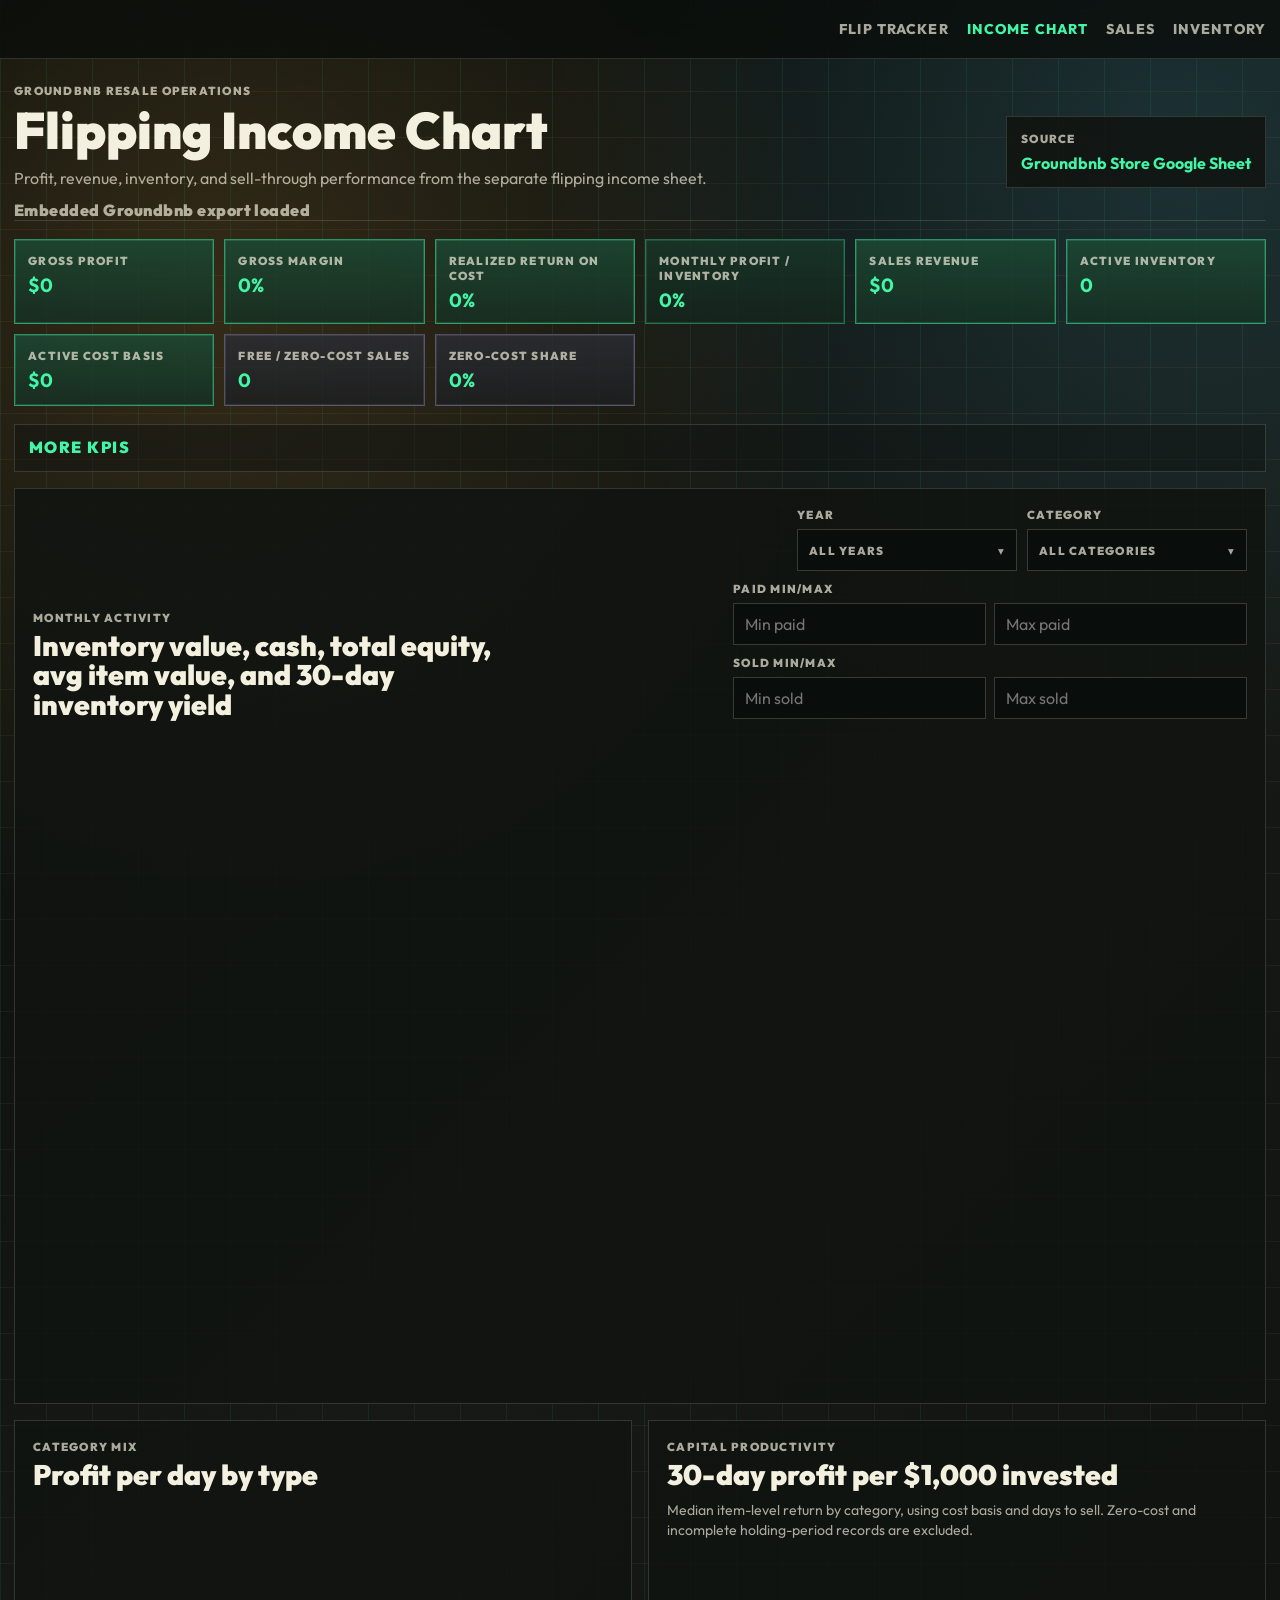
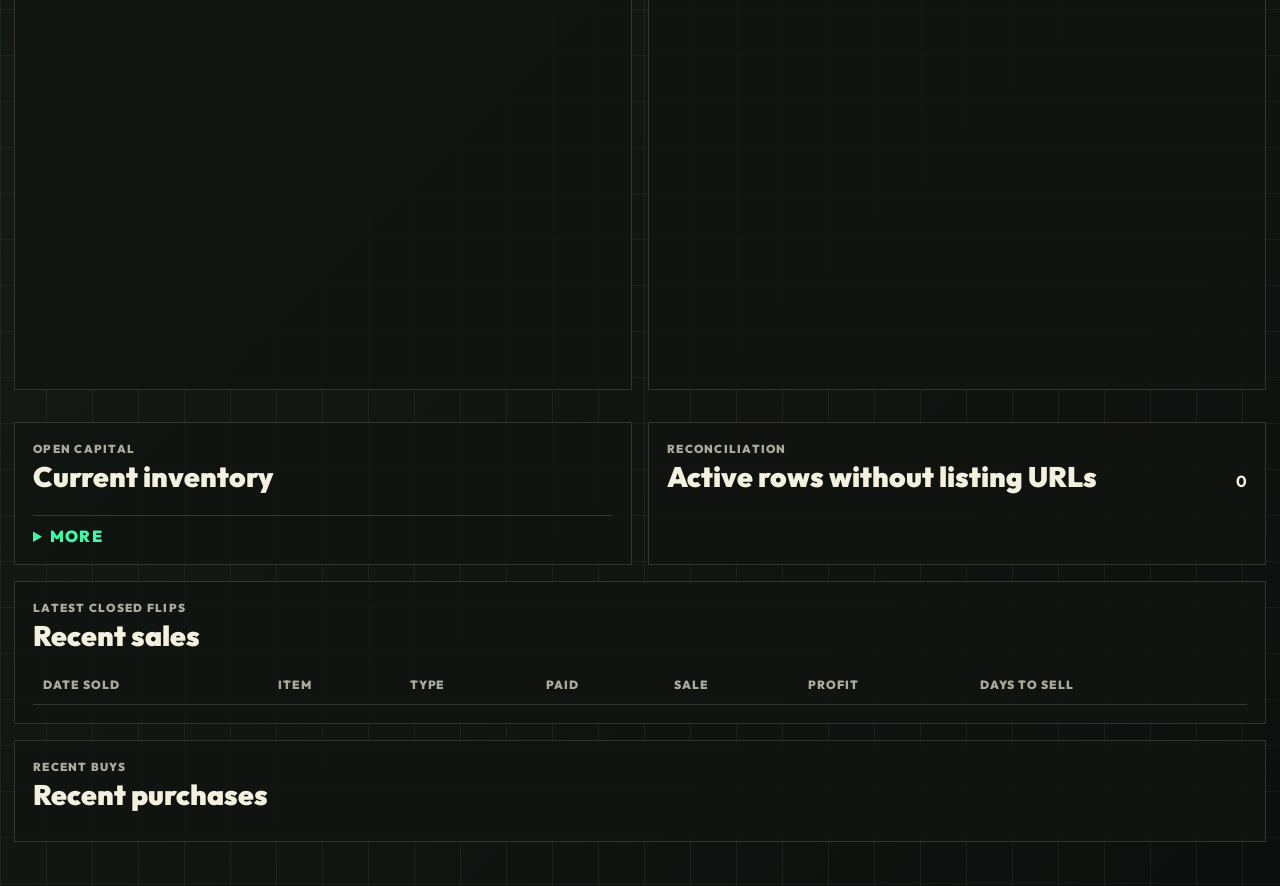
==== Flipping Income Chart/index.html @ f69a25b8 "Deploy completed import repair as one production build" ====
<!DOCTYPE html>
<html lang="en">
<head>
    <meta charset="UTF-8">
    <meta name="viewport" content="width=device-width, initial-scale=1.0">
    <title>Flipping Income Chart</title>
    <link rel="preconnect" href="https://fonts.googleapis.com">
    <link rel="preconnect" href="https://fonts.gstatic.com" crossorigin>
    <link href="https://fonts.googleapis.com/css2?family=Outfit:wght@400;600;700;800&display=swap" rel="stylesheet">
    <link rel="stylesheet" href="styles.css?v=20260723-2">
    <script src="https://cdn.plot.ly/plotly-2.35.2.min.js"></script>
</head>
<body>
    <header class="top-header">
        <nav class="header-nav" aria-label="Main menu">
            <a class="header-link" href="/flip-tracker.html">Flip Tracker</a>
            <a class="header-link active" href="/Flipping%20Income%20Chart/">Income Chart</a>
            <a class="header-link" href="/sales-by-month.html">Sales</a>
            <a class="header-link" href="/inventory.html">Inventory</a>
        </nav>
    </header>

    <main class="page-shell">
        <section class="hero">
            <div>
                <span class="eyebrow">Groundbnb resale operations</span>
                <h1>Flipping Income Chart</h1>
                <p>Profit, revenue, inventory, and sell-through performance from the separate flipping income sheet.</p>
                <p class="source-status" id="source-status">Embedded Groundbnb export loaded</p>
            </div>
            <div class="source-note">
                <span>Source</span>
                <strong>Groundbnb Store Google Sheet</strong>
            </div>
        </section>

        <section class="kpi-grid" aria-label="Income summary">
            <article class="kpi kpi-primary" title="Gross profit on closed flips. Revenue minus cost basis and sale-side costs."><span>Gross Profit</span><strong id="total-profit">$0</strong></article>
            <article class="kpi kpi-primary" title="Gross margin as a share of revenue. Gross profit divided by sales revenue."><span>Gross Margin</span><strong id="gross-margin">0%</strong></article>
            <article class="kpi kpi-primary" title="Gross profit divided by paid cost basis for sold items. This is realized return on cost, not annualized."><span>Realized Return on Cost</span><strong id="realized-roi">0%</strong></article>
            <article class="kpi kpi-go" title="30-day realized gross profit divided by average inventory cost basis over the same 30 days. Unit: percent per month."><span>Monthly Profit / Inventory</span><strong id="monthly-profit-inventory">0%</strong></article>
            <article class="kpi kpi-primary" title="Total sales collected from sold items in the selected scope."><span>Sales Revenue</span><strong id="sales-revenue">$0</strong></article>
            <article class="kpi kpi-primary" title="Count of active inventory items still on hand in the sheet."><span>Active Inventory</span><strong id="inventory-count">0</strong></article>
            <article class="kpi kpi-primary" title="Cash currently tied up in active inventory cost basis."><span>Active Cost Basis</span><strong id="inventory-cost">$0</strong></article>
            <article class="kpi kpi-info" title="Sold items with zero recorded purchase cost. Included in profit but excluded from return-on-capital math."><span>Free / Zero-Cost Sales</span><strong id="free-items">0</strong></article>
            <article class="kpi kpi-info" title="Share of sold units that had zero recorded purchase cost."><span>Zero-Cost Share</span><strong id="free-items-share">0%</strong></article>
        </section>

        <section class="kpi-expander" aria-label="Additional income KPIs">
            <details>
                <summary>More KPIs</summary>
                <div class="secondary-kpis">
                    <article class="kpi kpi-go" title="Number of sold assets included in the selected scope."><span>Sold Units</span><strong id="sold-count">0</strong></article>
                    <article class="kpi kpi-cyan" title="Average gross profit per sold item."><span>Average Profit</span><strong id="avg-profit">$0</strong></article>
                    <article class="kpi kpi-cyan" title="Middle gross profit among sold items, reducing the impact of unusually large or small flips."><span>Median Profit</span><strong id="median-profit">$0</strong></article>
                    <article class="kpi kpi-amber" title="Average number of days from purchase to sale."><span>Avg Days to Sell</span><strong id="avg-days">0</strong></article>
                    <article class="kpi kpi-info" title="Middle value for days to sell, which reduces the impact of outliers."><span>Median Days to Sell</span><strong id="median-days">0</strong></article>
                    <article class="kpi kpi-slate" title="Current asking value for tracked Groundbnb resale inventory. Excludes the Cadillac ELR and non-Groundbnb rows."><span>Active Asking Value</span><strong id="active-asking">$0</strong></article>
                    <article class="kpi kpi-go" title="Current asking value minus the paid cost for the same tracked Groundbnb inventory rows. Excludes the Cadillac ELR and non-Groundbnb rows."><span>Unrealized Profit</span><strong id="unrealized-profit">$0</strong></article>
                    <article class="kpi kpi-danger" title="Active inventory older than 45 days and worth reviewing for pricing or liquidation."><span>Aging Risk Units</span><strong id="aging-risk">0</strong></article>
                    <article class="kpi kpi-cyan" title="Sold units divided by sold units plus active inventory."><span>Sell-Through</span><strong id="sell-through">0%</strong></article>
                    <article class="kpi kpi-amber" title="Average markup on sold items."><span>Avg Markup</span><strong id="avg-markup">0%</strong></article>
                    <article class="kpi kpi-primary" title="Simple linear annualization of completed paid flips at their observed holding-period pace. It assumes that pace repeats, does not compound, and is not comparable to portfolio APY."><span>Annualized Flip Pace (Not APY)</span><strong id="annualized-return">0%</strong></article>
                    <article class="kpi kpi-info" title="Gross profit divided by the number of days the item was held."><span>Profit per Day Held</span><strong id="profit-per-day">$0.00</strong></article>
                    <article class="kpi kpi-slate" title="Average time active inventory has been on hand. Displays months when the average exceeds 60 days."><span>Inventory Age</span><strong id="days-in-inventory">0 days</strong></article>
                    <article class="kpi kpi-danger" title="Active inventory held for at least 365 days."><span>Inventory 1 Year+</span><strong id="inventory-one-year">0</strong></article>
                    <article class="kpi kpi-go" title="Cost basis rotations per period. Roughly how many times inventory turns over in a year."><span>Inventory Turnover</span><strong id="inventory-turnover">0x</strong></article>
                    <article class="kpi kpi-info" title="Marketplace ad count reported in the KPI export sheet."><span>Marketplace Ads</span><strong id="marketplace-ads">0</strong></article>
                    <article class="kpi kpi-danger" title="The difference between marketplace ads and tracked sheet inventory. If this is positive, ads exceed tracked rows."><span>Ad / Sheet Gap</span><strong id="ad-gap">0</strong></article>

                    <article class="kpi kpi-primary" title="Average paid price as a share of seller asking across all sold and active items with a recorded asking price."><span>Average Paid % of Seller Asking</span><strong id="avg-paid-percent-seller-asking">0%</strong></article>
                </div>
            </details>
        </section>

        <section class="panel chart-panel">
            <div class="panel-heading">
                <div>
                    <span class="eyebrow">Monthly activity</span>
                    <h2>Inventory value, cash, total equity, avg item value, and 30-day inventory yield</h2>
                </div>
                <div class="filters">
                    <div class="multi-filter" id="year-filter-wrap">
                        <span>Year</span>
                        <button id="year-filter-button" class="multi-filter-button" type="button" aria-haspopup="true" aria-expanded="false">
                            <span id="year-filter-label">All years</span>
                            <span class="multi-filter-caret">▾</span>
                        </button>
                        <div id="year-filter-panel" class="multi-filter-panel" hidden></div>
                    </div>
                    <div class="multi-filter" id="category-filter-wrap">
                        <span>Category</span>
                        <button id="category-filter-button" class="multi-filter-button" type="button" aria-haspopup="true" aria-expanded="false">
                            <span id="category-filter-label">All categories</span>
                            <span class="multi-filter-caret">▾</span>
                        </button>
                        <div id="category-filter-panel" class="multi-filter-panel" hidden></div>
                    </div>
                    <label class="range-filter">
                        <span>Paid min/max</span>
                        <div class="range-inputs">
                            <input id="paid-min-filter" type="number" inputmode="decimal" placeholder="Min paid" aria-label="Minimum price paid">
                            <input id="paid-max-filter" type="number" inputmode="decimal" placeholder="Max paid" aria-label="Maximum price paid">
                        </div>
                    </label>
                    <label class="range-filter">
                        <span>Sold min/max</span>
                        <div class="range-inputs">
                            <input id="sold-min-filter" type="number" inputmode="decimal" placeholder="Min sold" aria-label="Minimum sale price">
                            <input id="sold-max-filter" type="number" inputmode="decimal" placeholder="Max sold" aria-label="Maximum sale price">
                        </div>
                    </label>
                </div>
            </div>
            <div id="trace-controls" class="trace-controls" aria-label="Chart trace selectors"></div>
            <div id="income-chart" class="plotly-chart" aria-label="Inventory value and cash chart"></div>
        </section>

        <section class="split-grid">
            <article class="panel">
                <div class="panel-heading">
                    <div>
                        <span class="eyebrow">Category mix</span>
                        <h2>Profit per day by type</h2>
                    </div>
                </div>
                <div id="type-bars" class="plotly-chart" style="min-height: 340px;"></div>
            </article>

            <article class="panel">
                <div class="panel-heading">
                    <div>
                        <span class="eyebrow">Capital productivity</span>
                        <h2>30-day profit per $1,000 invested</h2>
                    </div>
                </div>
                <p class="panel-note">Median item-level return by category, using cost basis and days to sell. Zero-cost and incomplete holding-period records are excluded.</p>
                <div id="capital-efficiency" class="plotly-chart compact-chart" aria-label="Capital efficiency by category" style="min-height: 420px;"></div>
            </article>

            <article class="panel">
                <div class="panel-heading">
                    <div>
                        <span class="eyebrow">Open capital</span>
                        <h2>Current inventory</h2>
                    </div>
                </div>
                <div id="inventory-preview" class="inventory-list"></div>
                <details class="list-expander" id="inventory-expander">
                    <summary><span id="inventory-more-label">More</span></summary>
                    <div id="inventory-list" class="inventory-list"></div>
                </details>
            </article>

            <article class="panel">
                <div class="panel-heading">
                    <div>
                        <span class="eyebrow">Reconciliation</span>
                        <h2>Active rows without listing URLs</h2>
                    </div>
                    <strong id="reconciliation-count">0</strong>
                </div>
                <div id="reconciliation-list" class="inventory-list"></div>
            </article>
        </section>

        <section class="panel">
            <div class="panel-heading">
                <div>
                    <span class="eyebrow">Latest closed flips</span>
                    <h2>Recent sales</h2>
                </div>
            </div>
            <div class="table-wrap">
                <table>
                    <thead>
                        <tr>
                            <th>Date Sold</th>
                            <th>Item</th>
                            <th>Type</th>
                            <th>Paid</th>
                            <th>Sale</th>
                            <th>Profit</th>
                            <th title="Pulled from the Sales Ledger tab in the Groundbnb Store Google Sheet">Days to Sell</th>
                        </tr>
                    </thead>
                    <tbody id="recent-sales"></tbody>
                </table>
            </div>
        </section>

        <section class="panel">
            <div class="panel-heading">
                <div>
                    <span class="eyebrow">Recent buys</span>
                    <h2>Recent purchases</h2>
                </div>
            </div>
            <div id="recent-purchases" class="inventory-list"></div>
        </section>
    </main>

    <script src="data.js?v=20261014-1"></script>
    <script src="script.js?v=20261014-2"></script>
</body>
</html>
---- Flipping Income Chart/styles.css ----
:root {
    --ink: #f4f0df;
    --muted: rgba(244, 240, 223, 0.68);
    --panel: rgba(16, 20, 17, 0.88);
    --panel-2: rgba(26, 31, 28, 0.92);
    --line: rgba(244, 240, 223, 0.15);
    --hud: #42f5a7;
    --amber: #ffb84a;
    --danger: #ff4d5a;
    --cyan: #55d6ff;
    --runway: #0b0e0d;
}

* {
    box-sizing: border-box;
}

body {
    margin: 0;
    min-height: 100vh;
    color: var(--ink);
    font-family: "Outfit", system-ui, sans-serif;
    background:
        linear-gradient(90deg, rgba(66, 245, 167, 0.08) 1px, transparent 1px) 0 0 / 46px 46px,
        linear-gradient(0deg, rgba(255, 184, 74, 0.06) 1px, transparent 1px) 0 0 / 46px 46px,
        radial-gradient(circle at 16% 12%, rgba(255, 184, 74, 0.16), transparent 26%),
        radial-gradient(circle at 92% 6%, rgba(85, 214, 255, 0.14), transparent 24%),
        linear-gradient(135deg, #090d0b 0%, #161915 48%, #0d0f0e 100%);
}

button,
input,
select {
    font: inherit;
}

.top-header {
    position: sticky;
    top: 0;
    z-index: 20;
    border-bottom: 1px solid var(--line);
    background: rgba(9, 13, 11, 0.78);
    backdrop-filter: blur(14px);
}

.header-nav {
    width: min(1480px, calc(100% - 28px));
    min-height: 58px;
    margin: 0 auto;
    display: flex;
    align-items: center;
    justify-content: flex-end;
    gap: 18px;
    flex-wrap: wrap;
}

.header-link {
    color: var(--muted);
    text-decoration: none;
    font-weight: 800;
    font-size: 0.88rem;
    text-transform: uppercase;
    letter-spacing: 0.08em;
}

.header-link:hover,
.header-link:focus-visible,
.header-link.active {
    color: var(--hud);
    outline: none;
}

.page-shell {
    width: min(1480px, calc(100% - 28px));
    margin: 0 auto;
    padding: 24px 0 44px;
}

.hero {
    min-height: 116px;
    display: grid;
    grid-template-columns: minmax(260px, 1fr) auto;
    gap: 18px;
    align-items: center;
    border-bottom: 1px solid var(--line);
}

.eyebrow,
.source-note span,
.source-status,
.kpi span,
.filters span {
    display: block;
    color: var(--muted);
    font-size: 0.72rem;
    font-weight: 900;
    letter-spacing: 0.11em;
    text-transform: uppercase;
}

h1,
h2,
p {
    margin: 0;
}

h1 {
    margin-top: 7px;
    color: var(--ink);
    font-size: clamp(1.9rem, 4vw, 3.5rem);
    font-weight: 900;
    line-height: 1;
}

h2 {
    margin-top: 6px;
    color: var(--ink);
    font-size: clamp(1.25rem, 2.2vw, 2rem);
    font-weight: 900;
    line-height: 1.05;
}

.hero p {
    max-width: 760px;
    margin-top: 12px;
    color: var(--muted);
    font-size: 1rem;
}

.source-note,
.kpi,
.panel {
    border: 1px solid var(--line);
    background: var(--panel);
}

.source-note {
    min-width: 220px;
    padding: 14px;
}

.source-note strong {
    display: block;
    margin-top: 7px;
    color: var(--hud);
}
.source-status {
    margin-top: 10px;
    color: var(--cyan);
    letter-spacing: 0.03em;
    text-transform: none;
}

.kpi-grid {
    margin: 18px 0;
    display: grid;
    grid-template-columns: repeat(6, minmax(120px, 1fr));
    gap: 10px;
}

.kpi {
    min-height: 72px;
    padding: 13px;
    background: rgba(16, 20, 17, 0.64);
    cursor: help;
}

.kpi strong {
    display: block;
    margin-top: 8px;
    color: var(--hud);
    font-size: clamp(1.05rem, 1.5vw, 1.45rem);
    line-height: 1;
}

.kpi-primary {
    border-color: rgba(66, 245, 167, 0.5);
    background:
        linear-gradient(180deg, rgba(66, 245, 167, 0.20), rgba(66, 245, 167, 0.10)),
        rgba(16, 20, 17, 0.82);
    box-shadow: inset 0 0 0 1px rgba(66, 245, 167, 0.18);
}

.kpi-go {
    border-color: rgba(66, 245, 167, 0.34);
    background:
        linear-gradient(180deg, rgba(66, 245, 167, 0.13), rgba(66, 245, 167, 0.06)),
        rgba(16, 20, 17, 0.78);
    box-shadow: inset 0 0 0 1px rgba(66, 245, 167, 0.14);
}

.kpi-cyan {
    border-color: rgba(85, 214, 255, 0.34);
    background:
        linear-gradient(180deg, rgba(85, 214, 255, 0.12), rgba(85, 214, 255, 0.05)),
        rgba(16, 20, 17, 0.78);
    box-shadow: inset 0 0 0 1px rgba(85, 214, 255, 0.14);
}

.kpi-amber {
    border-color: rgba(255, 184, 74, 0.34);
    background:
        linear-gradient(180deg, rgba(255, 184, 74, 0.12), rgba(255, 184, 74, 0.05)),
        rgba(16, 20, 17, 0.78);
    box-shadow: inset 0 0 0 1px rgba(255, 184, 74, 0.14);
}

.kpi-danger {
    border-color: rgba(255, 77, 90, 0.34);
    background:
        linear-gradient(180deg, rgba(255, 77, 90, 0.13), rgba(255, 77, 90, 0.05)),
        rgba(16, 20, 17, 0.78);
    box-shadow: inset 0 0 0 1px rgba(255, 77, 90, 0.14);
}

.kpi-info {
    border-color: rgba(199, 188, 255, 0.3);
    background:
        linear-gradient(180deg, rgba(199, 188, 255, 0.12), rgba(199, 188, 255, 0.05)),
        rgba(16, 20, 17, 0.78);
    box-shadow: inset 0 0 0 1px rgba(199, 188, 255, 0.12);
}

.kpi-slate {
    border-color: rgba(129, 139, 146, 0.4);
    background:
        linear-gradient(180deg, rgba(129, 139, 146, 0.12), rgba(129, 139, 146, 0.05)),
        rgba(16, 20, 17, 0.78);
    box-shadow: inset 0 0 0 1px rgba(129, 139, 146, 0.12);
}

.kpi-expander {
    margin: 18px 0 12px;
}

.kpi-expander details {
    border: 1px solid var(--line);
    background: rgba(16, 20, 17, 0.48);
    padding: 12px 14px 14px;
}

.kpi-expander summary {
    cursor: pointer;
    list-style: none;
    color: var(--hud);
    font-weight: 900;
    text-transform: uppercase;
    letter-spacing: 0.09em;
}

.kpi-expander summary::-webkit-details-marker {
    display: none;
}

.secondary-kpis {
    margin-top: 12px;
    display: grid;
    grid-template-columns: repeat(4, minmax(0, 1fr));
    gap: 10px;
}

.panel {
    margin-top: 16px;
    padding: 18px;
    background: var(--panel);
}

.panel-heading {
    display: flex;
    justify-content: space-between;
    gap: 18px;
    align-items: end;
    margin-bottom: 14px;
}

.filters {
    display: flex;
    flex-wrap: wrap;
    justify-content: flex-end;
    gap: 10px;
}

.range-filter {
    min-width: 220px;
    margin-top: 0;
}

.range-filter > span {
    display: block;
    color: var(--muted);
    font-size: 0.72rem;
    font-weight: 900;
    letter-spacing: 0.11em;
    text-transform: uppercase;
}

.range-inputs {
    display: grid;
    grid-template-columns: 1fr 1fr;
    gap: 8px;
    margin-top: 7px;
}

.range-inputs input {
    width: 100%;
    height: 42px;
    border: 1px solid rgba(244, 240, 223, 0.2);
    border-radius: 0;
    background: rgba(9, 13, 11, 0.92);
    color: var(--ink);
    padding: 0 11px;
}

.range-inputs input:focus {
    border-color: var(--hud);
    outline: none;
    box-shadow: 0 0 0 2px rgba(66, 245, 167, 0.12);
}

select {
    min-width: 170px;
    height: 42px;
    margin-top: 7px;
    border: 1px solid rgba(244, 240, 223, 0.2);
    border-radius: 0;
    color: var(--ink);
    background: rgba(9, 13, 11, 0.92);
    padding: 0 11px;
}

select:focus {
    border-color: var(--hud);
    outline: none;
    box-shadow: 0 0 0 2px rgba(66, 245, 167, 0.12);
}

.multi-filter {
    position: relative;
    min-width: 220px;
}

.multi-filter-button {
    width: 100%;
    height: 42px;
    margin-top: 7px;
    display: inline-flex;
    align-items: center;
    justify-content: space-between;
    gap: 12px;
    border: 1px solid rgba(244, 240, 223, 0.2);
    border-radius: 0;
    color: var(--ink);
    background: rgba(9, 13, 11, 0.92);
    padding: 0 11px;
    cursor: pointer;
}

.multi-filter-button:focus {
    border-color: var(--hud);
    outline: none;
    box-shadow: 0 0 0 2px rgba(66, 245, 167, 0.12);
}

.multi-filter-caret {
    color: var(--muted);
}

.multi-filter-panel {
    position: absolute;
    top: calc(100% + 6px);
    right: 0;
    z-index: 30;
    width: min(320px, 90vw);
    max-height: 360px;
    overflow: auto;
    border: 1px solid rgba(244, 240, 223, 0.18);
    background: rgba(9, 13, 11, 0.98);
    box-shadow: 0 18px 40px rgba(0, 0, 0, 0.35);
    padding: 10px;
}

.multi-filter-actions {
    display: flex;
    gap: 8px;
    margin-bottom: 10px;
}

.multi-filter-actions button {
    flex: 1;
    height: 34px;
    border: 1px solid rgba(244, 240, 223, 0.18);
    background: rgba(16, 20, 17, 0.75);
    color: var(--ink);
    font-weight: 800;
    text-transform: uppercase;
    letter-spacing: 0.05em;
    cursor: pointer;
}

.multi-filter-options {
    display: grid;
    gap: 6px;
}

.multi-filter-option {
    display: flex;
    align-items: center;
    gap: 8px;
    padding: 6px 8px;
    border: 1px solid rgba(244, 240, 223, 0.12);
    background: rgba(16, 20, 17, 0.36);
    color: var(--ink);
    cursor: pointer;
}

.multi-filter-option input {
    margin: 0;
}

.trace-controls {
    display: flex;
    flex-wrap: wrap;
    gap: 8px;
    margin: 8px 0 12px;
}

.trace-toggle {
    position: relative;
    min-height: 36px;
    display: inline-flex;
    align-items: center;
    gap: 8px;
    padding: 8px 10px;
    border: 1px solid rgba(244, 240, 223, 0.18);
    color: var(--muted);
    background: rgba(9, 13, 11, 0.58);
    font-size: 0.82rem;
    font-weight: 900;
    text-transform: uppercase;
    letter-spacing: 0.06em;
    cursor: pointer;
}

.trace-toggle::after {
    content: attr(data-tooltip);
    position: absolute;
    left: 50%;
    bottom: calc(100% + 10px);
    z-index: 40;
    width: min(280px, 82vw);
    padding: 10px 12px;
    border: 1px solid rgba(66, 245, 167, 0.45);
    background: rgba(9, 13, 11, 0.98);
    color: var(--ink);
    box-shadow: 0 14px 36px rgba(0, 0, 0, 0.42);
    font-size: 0.78rem;
    font-weight: 700;
    line-height: 1.35;
    letter-spacing: 0.02em;
    text-transform: none;
    white-space: normal;
    transform: translate(-50%, 4px);
    opacity: 0;
    pointer-events: none;
    transition: opacity 0.16s ease, transform 0.16s ease;
}

.trace-toggle:hover::after,
.trace-toggle:focus-within::after {
    opacity: 1;
    transform: translate(-50%, 0);
}

.trace-tooltip {
    width: 16px;
    height: 16px;
    display: inline-flex;
    align-items: center;
    justify-content: center;
    border: 1px solid rgba(244, 240, 223, 0.28);
    border-radius: 999px;
    color: var(--cyan);
    font-size: 0.68rem;
    line-height: 1;
}

.trace-toggle input {
    accent-color: var(--hud);
}

.trace-toggle:has(input:checked) {
    border-color: rgba(66, 245, 167, 0.62);
    color: var(--hud);
    background: rgba(66, 245, 167, 0.08);
}

.plotly-chart {
    width: 100%;
    min-height: 640px;
}

.compact-chart {
    min-height: 420px;
}

.panel-note {
    margin: -4px 0 10px;
    color: var(--muted);
    font-size: 0.88rem;
    line-height: 1.45;
}

.split-grid {
    display: grid;
    grid-template-columns: minmax(0, 1fr) minmax(0, 1fr);
    gap: 16px;
}

.bar-list,
.inventory-list {
    display: grid;
    gap: 12px;
}

.bar-row {
    display: grid;
    gap: 7px;
}

.bar-row header,
.inventory-item {
    display: flex;
    justify-content: space-between;
    gap: 12px;
}

.bar-row header {
    font-weight: 800;
}

.bar-track {
    height: 10px;
    overflow: hidden;
    background: rgba(244, 240, 223, 0.1);
}

.bar-fill {
    height: 100%;
    background: linear-gradient(90deg, var(--hud), var(--amber));
}

.inventory-item {
    padding-bottom: 12px;
    border-bottom: 1px solid var(--line);
}

.inventory-item:last-child {
    padding-bottom: 0;
    border-bottom: 0;
}

.inventory-item strong {
    display: block;
    overflow-wrap: anywhere;
}

.inventory-item span {
    color: var(--muted);
    font-size: 0.9rem;
}


.inventory-prices {
    display: grid;
    grid-template-columns: repeat(2, minmax(0, 1fr));
    gap: 10px;
    min-width: 220px;
}

.inventory-prices div {
    display: flex;
    flex-direction: column;
    gap: 3px;
    align-items: flex-start;
}

.inventory-prices span {
    color: var(--muted);
    font-size: 0.73rem;
    text-transform: uppercase;
    letter-spacing: 0.08em;
}

.inventory-prices b {
    color: var(--ink);
    font-size: 0.98rem;
}.inventory-item b {
    color: var(--hud);
}

.list-expander {
    margin-top: 10px;
    border-top: 1px solid var(--line);
    padding-top: 10px;
}

.list-expander summary {
    cursor: pointer;
    color: var(--hud);
    font-weight: 900;
    text-transform: uppercase;
    letter-spacing: 0.08em;
}

.list-expander summary::-webkit-details-marker {
    display: none;
}

.table-wrap {
    overflow-x: auto;
}

table {
    width: 100%;
    border-collapse: collapse;
}

th,
td {
    padding: 12px 10px;
    border-bottom: 1px solid var(--line);
    text-align: left;
    vertical-align: top;
}

th {
    color: var(--muted);
    font-size: 0.74rem;
    font-weight: 900;
    letter-spacing: 0.08em;
    text-transform: uppercase;
}

td:last-child,
td:nth-child(4),
td:nth-child(5),
td:nth-child(6) {
    font-weight: 800;
}

.profit-positive {
    color: var(--hud);
}

.profit-negative {
    color: var(--danger);
}

@media (max-width: 980px) {
    .hero,
    .split-grid {
        grid-template-columns: 1fr;
    }

    .kpi-grid {
        grid-template-columns: repeat(3, minmax(0, 1fr));
    }

    .secondary-kpis {
        grid-template-columns: repeat(3, minmax(0, 1fr));
    }

    .panel-heading {
        align-items: stretch;
        flex-direction: column;
    }

    .filters {
        justify-content: stretch;
    }
}

@media (max-width: 620px) {
    .page-shell,
    .header-nav {
        width: min(100% - 20px, 1480px);
    }

    .header-nav {
        justify-content: flex-start;
        gap: 12px;
        padding: 10px 0;
    }

    .header-link {
        font-size: 0.76rem;
    }

    .kpi-grid {
        grid-template-columns: repeat(2, minmax(0, 1fr));
    }

    .secondary-kpis {
        grid-template-columns: repeat(2, minmax(0, 1fr));
    }

    .panel {
        padding: 13px;
    }

    #year-filter-wrap {
        min-width: 150px;
        flex: 0 1 150px;
    }

    #year-filter-panel {
        left: 0;
        right: auto;
        width: min(160px, calc(100vw - 20px));
    }

    #year-filter-panel .multi-filter-actions {
        flex-direction: column;
    }

    #year-filter-panel .multi-filter-actions button {
        width: 100%;
        flex: 0 0 auto;
    }

    #category-filter-wrap {
        min-width: 150px;
        flex: 0 1 150px;
    }

    #category-filter-panel {
        left: 0;
        right: auto;
        width: min(160px, calc(100vw - 20px));
    }

    #category-filter-panel .multi-filter-actions {
        flex-direction: column;
    }

    #category-filter-panel .multi-filter-actions button {
        width: 100%;
        flex: 0 0 auto;
    }

    select {
        width: 100%;
    }
}
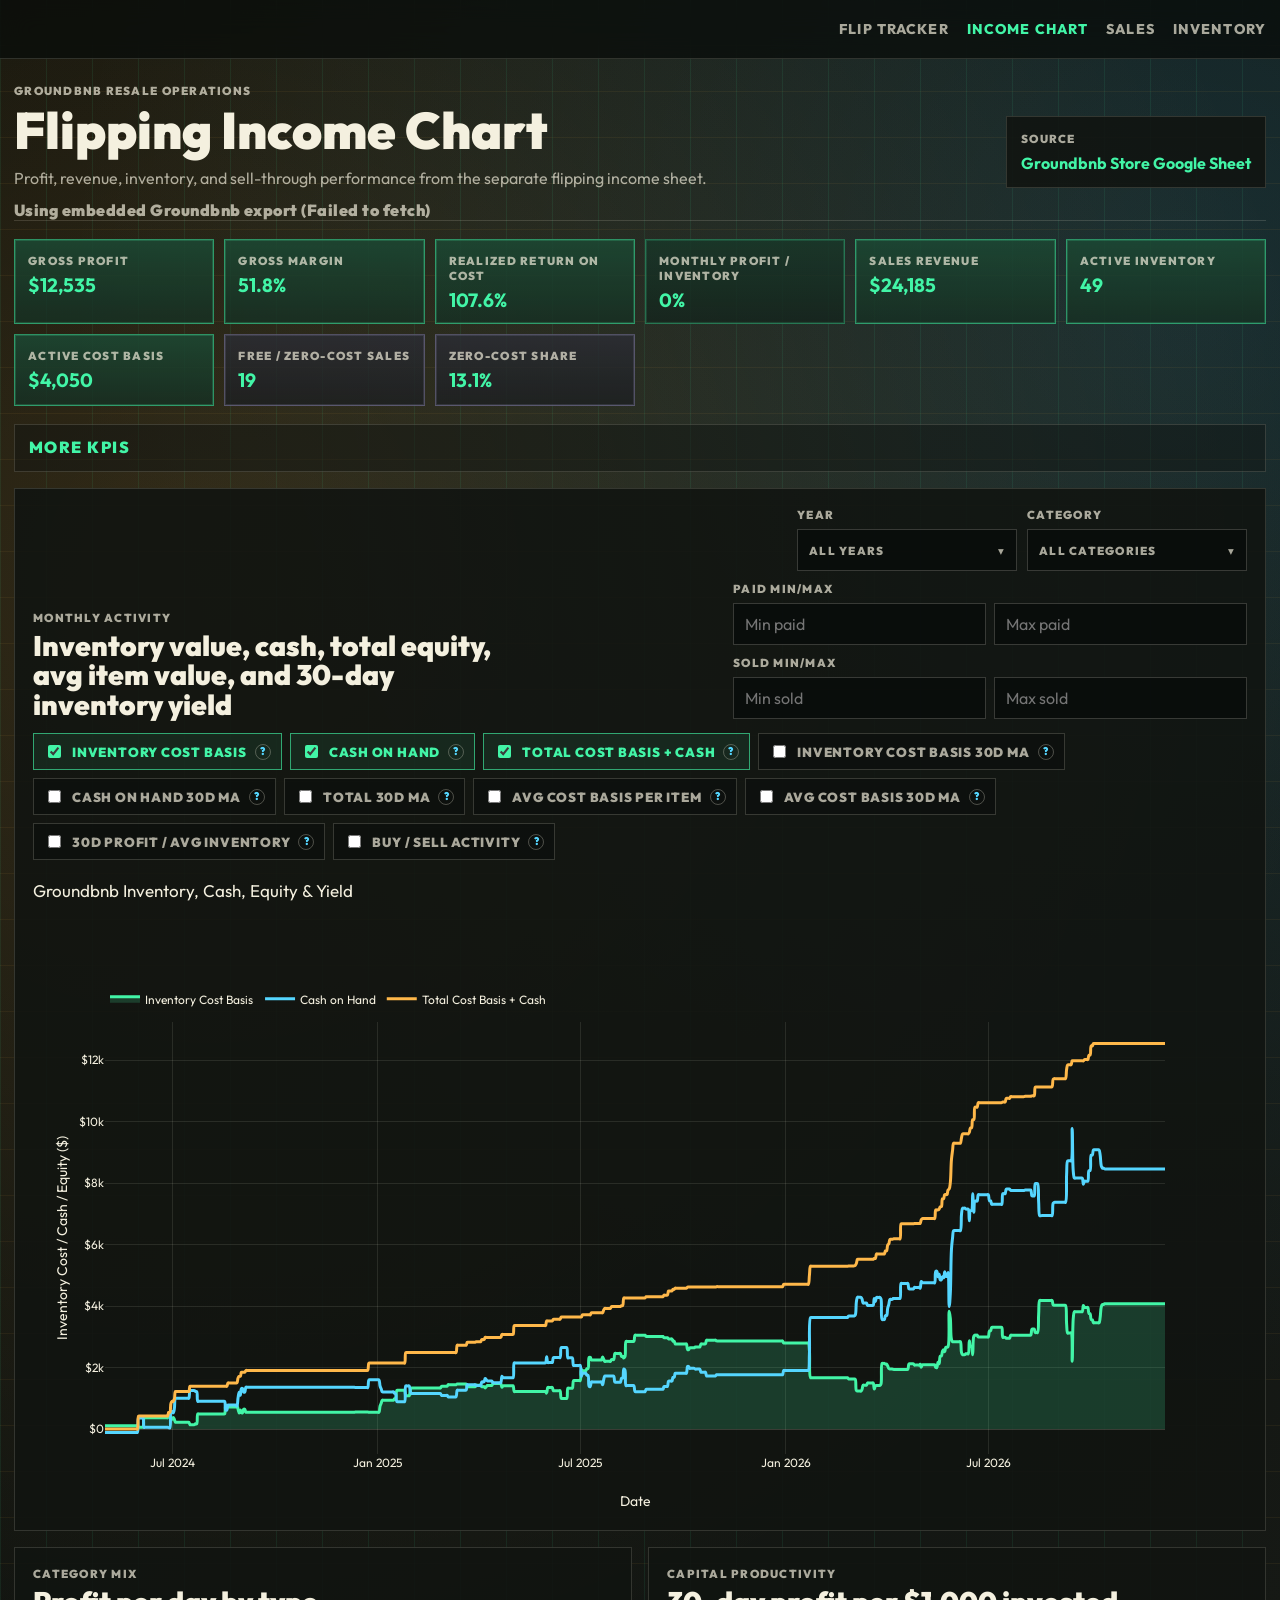
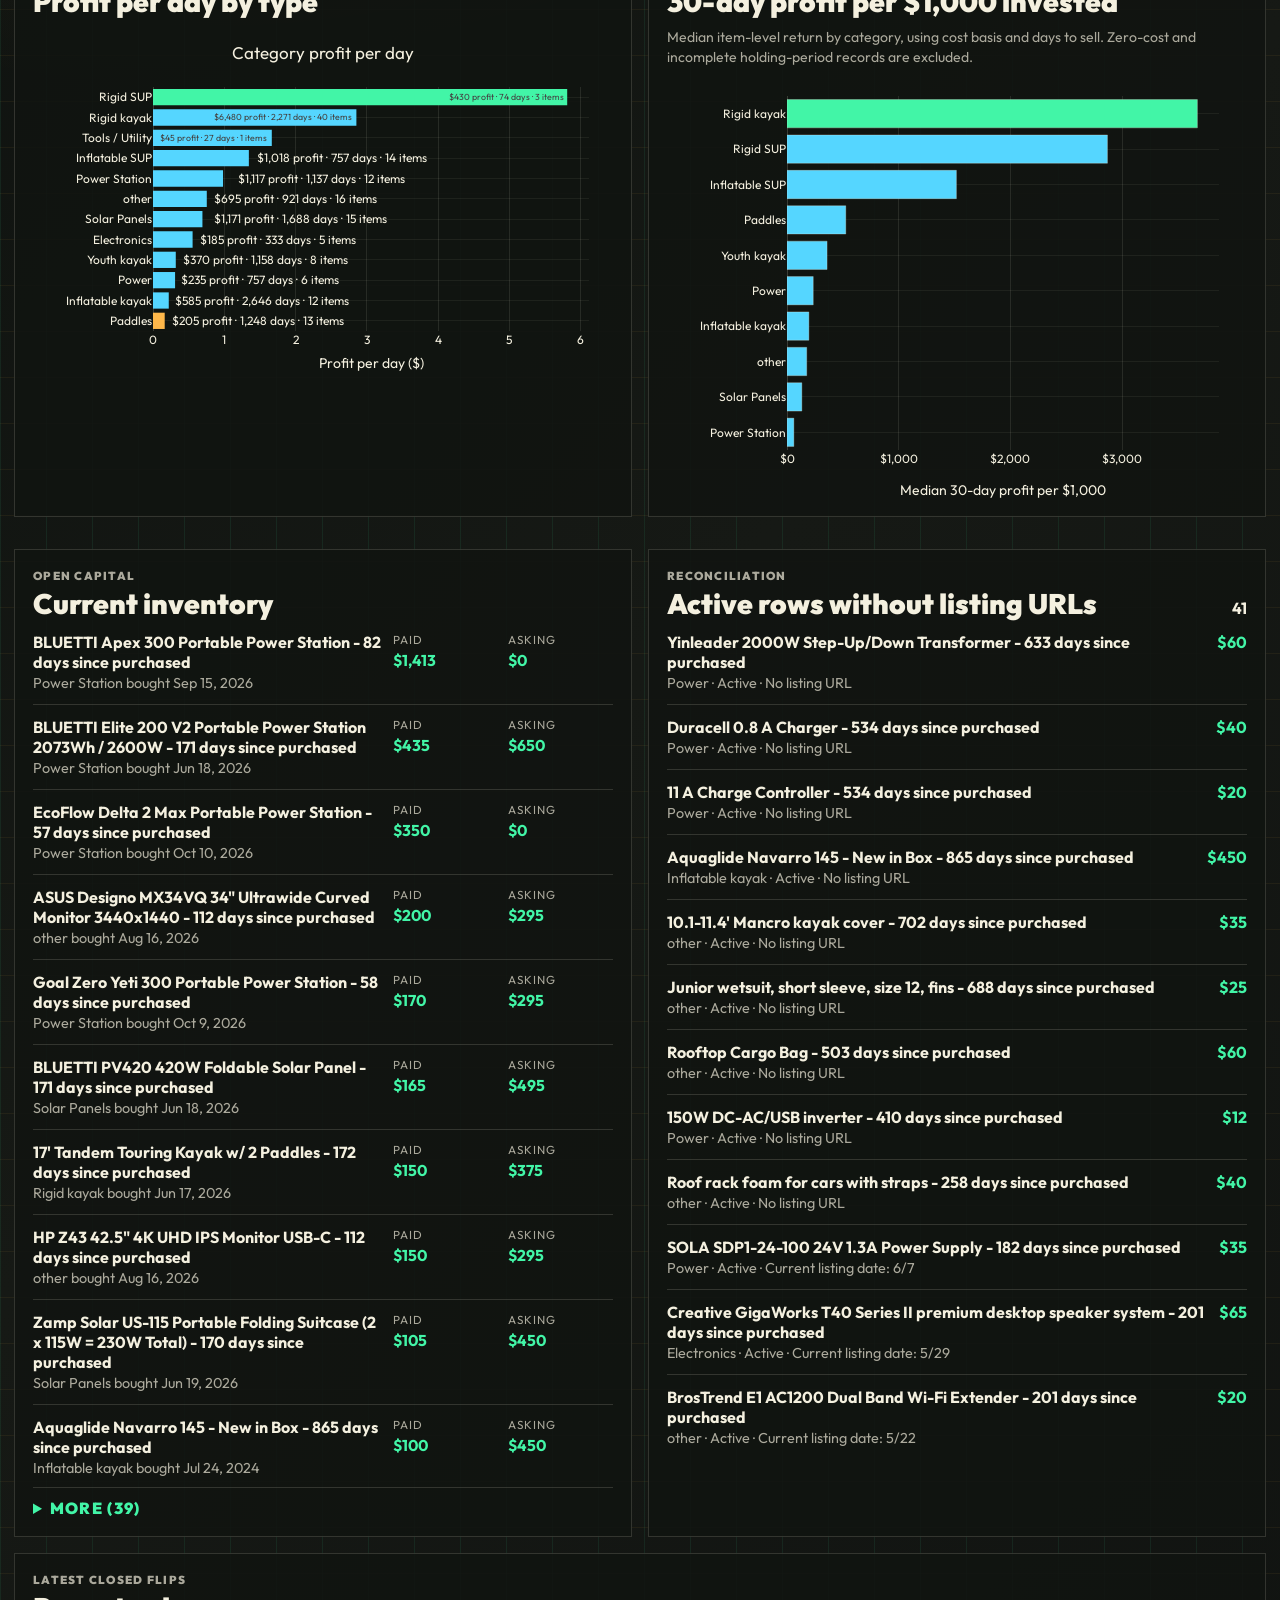
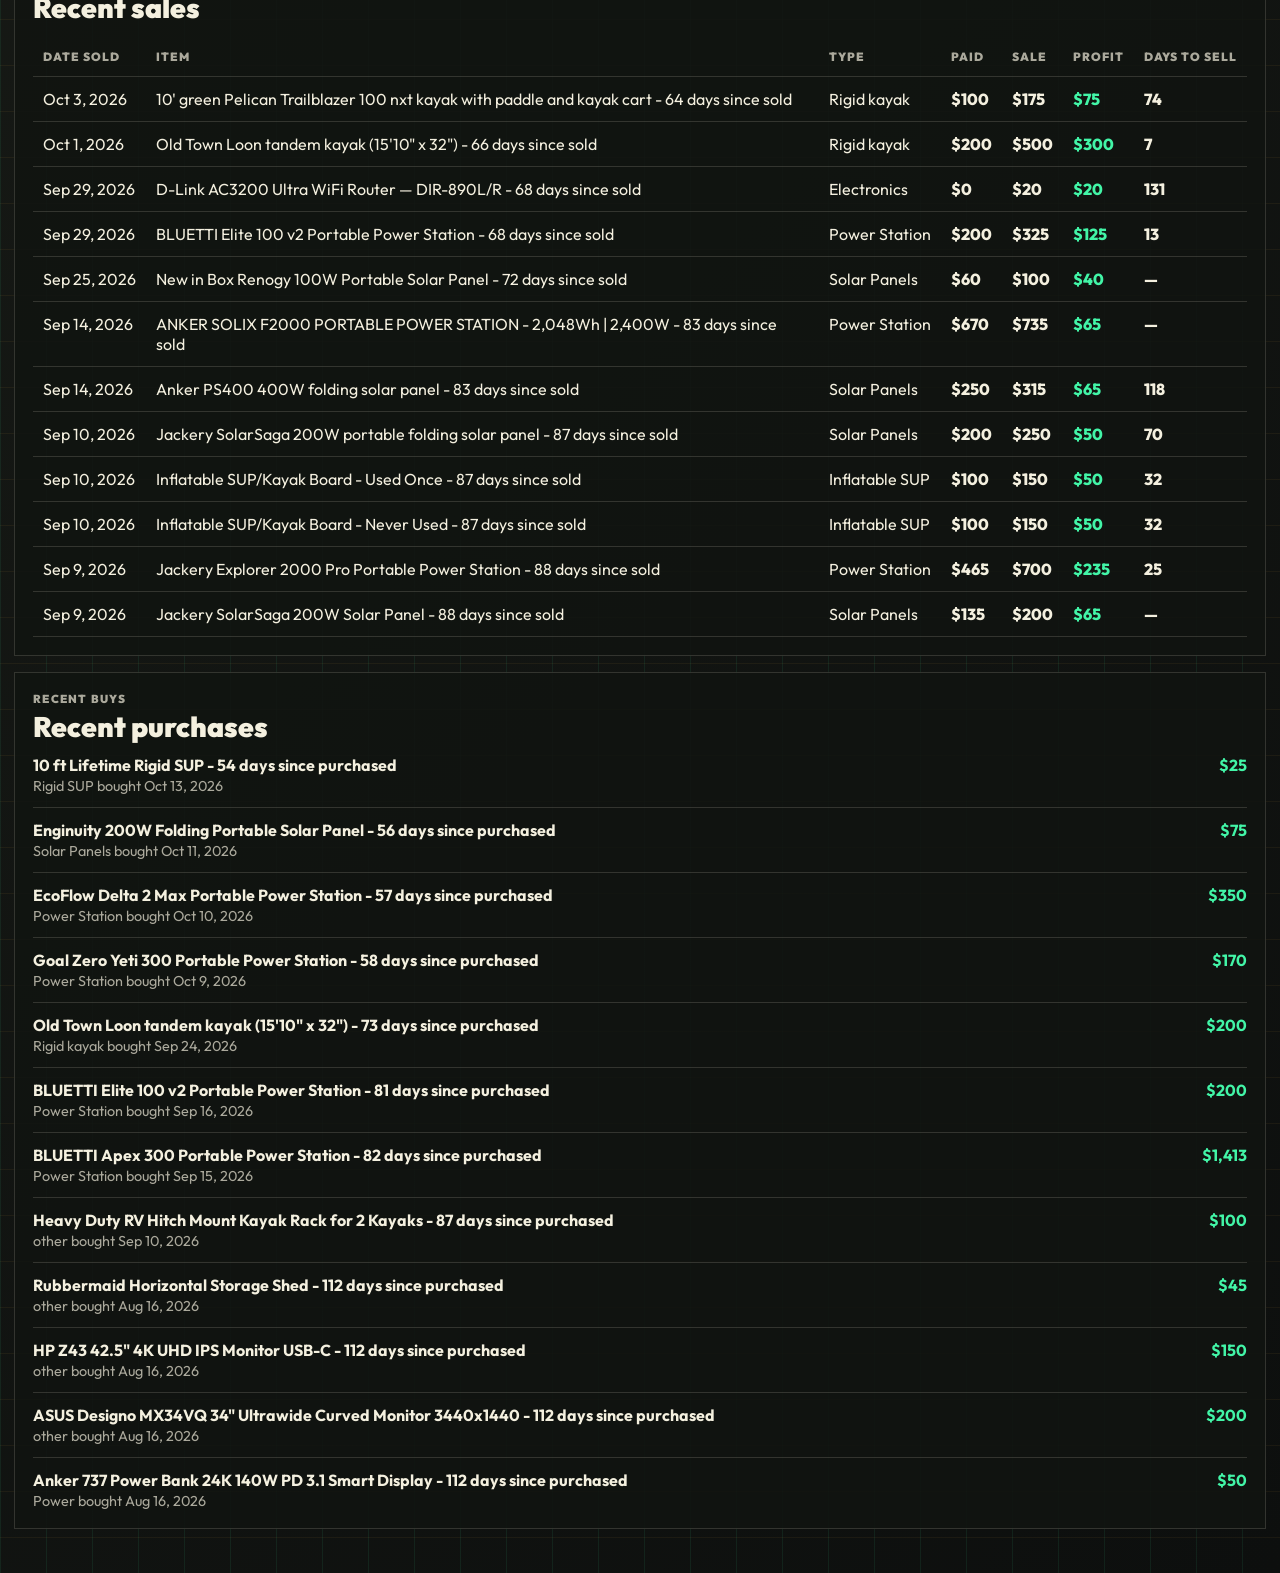
==== commit f5b28c1e: "Deploy restored dashboard script with refreshed import data" ====
--- a/Flipping Income Chart/index.html
+++ b/Flipping Income Chart/index.html
@@ -201,6 +201,6 @@
     </main>
 
     <script src="data.js?v=20261014-1"></script>
-    <script src="script.js?v=20261014-2"></script>
+    <script src="script.js?v=20261014-3"></script>
 </body>
 </html>
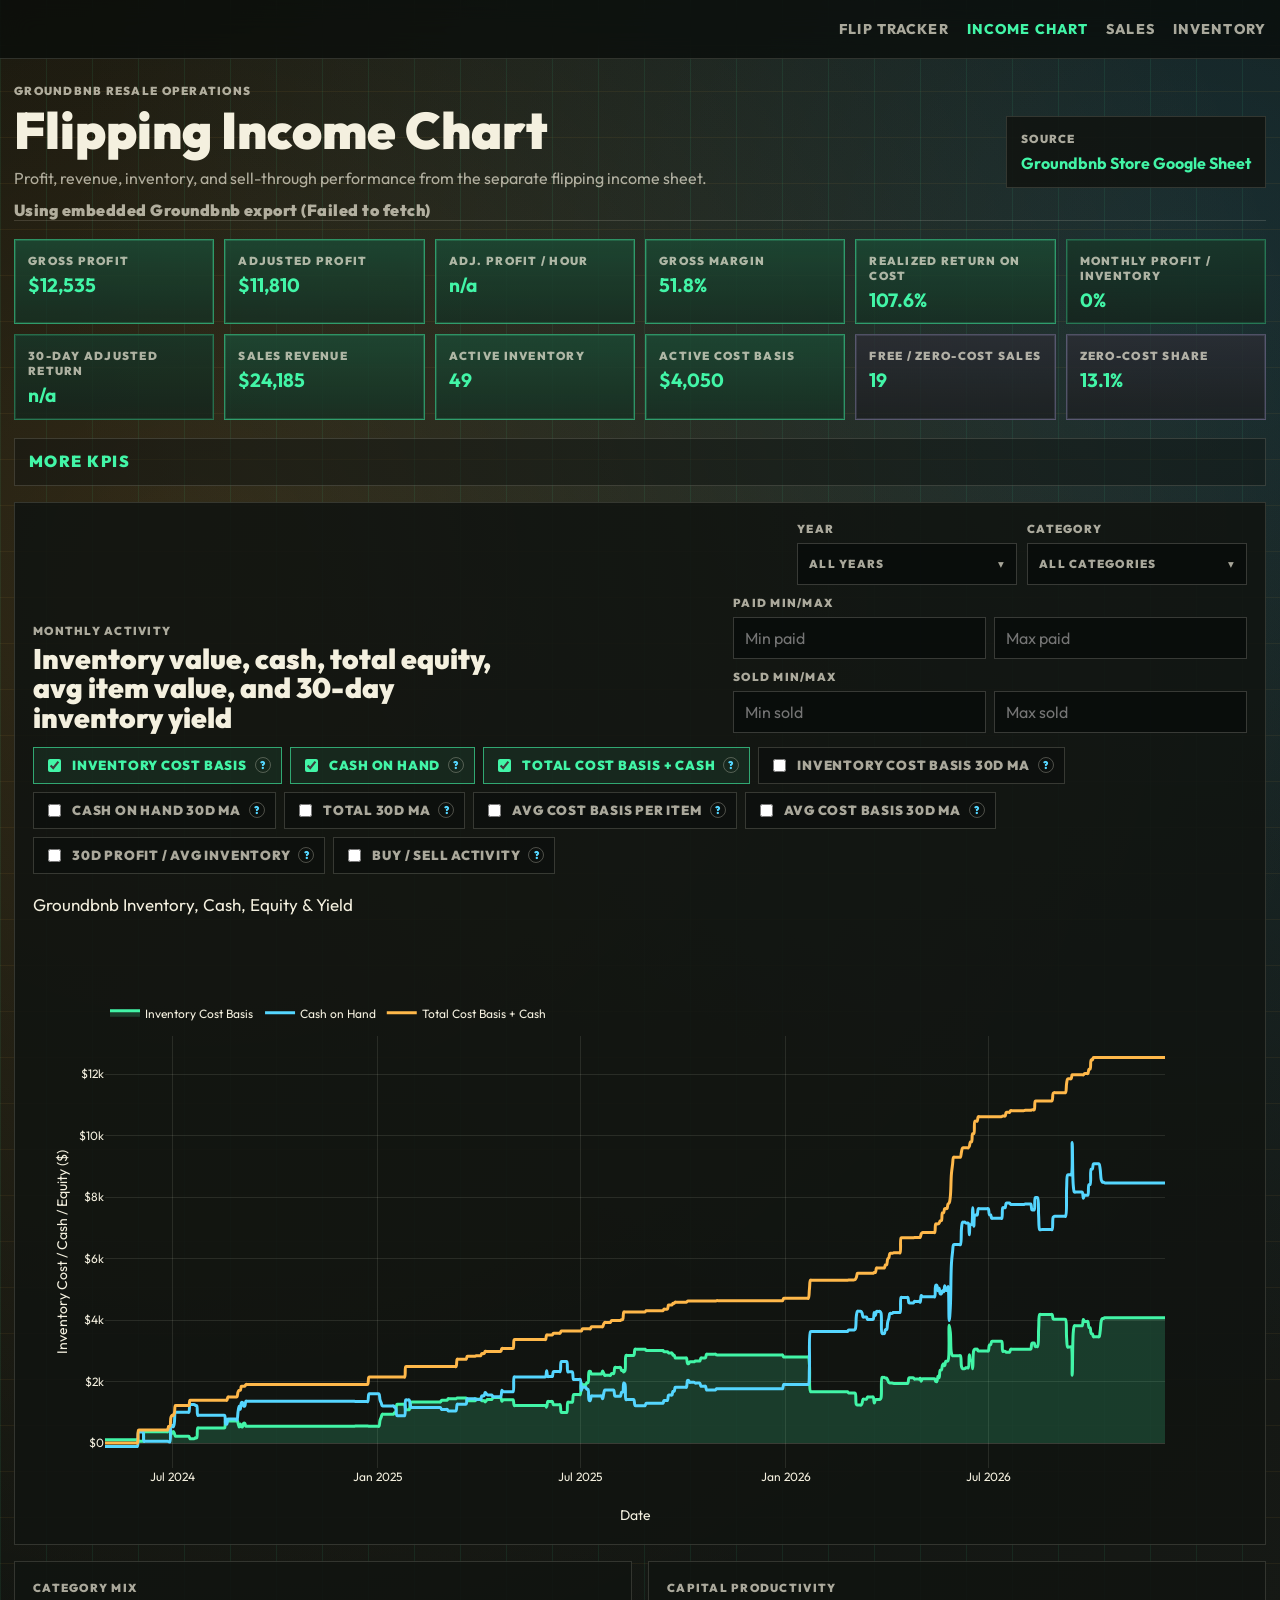
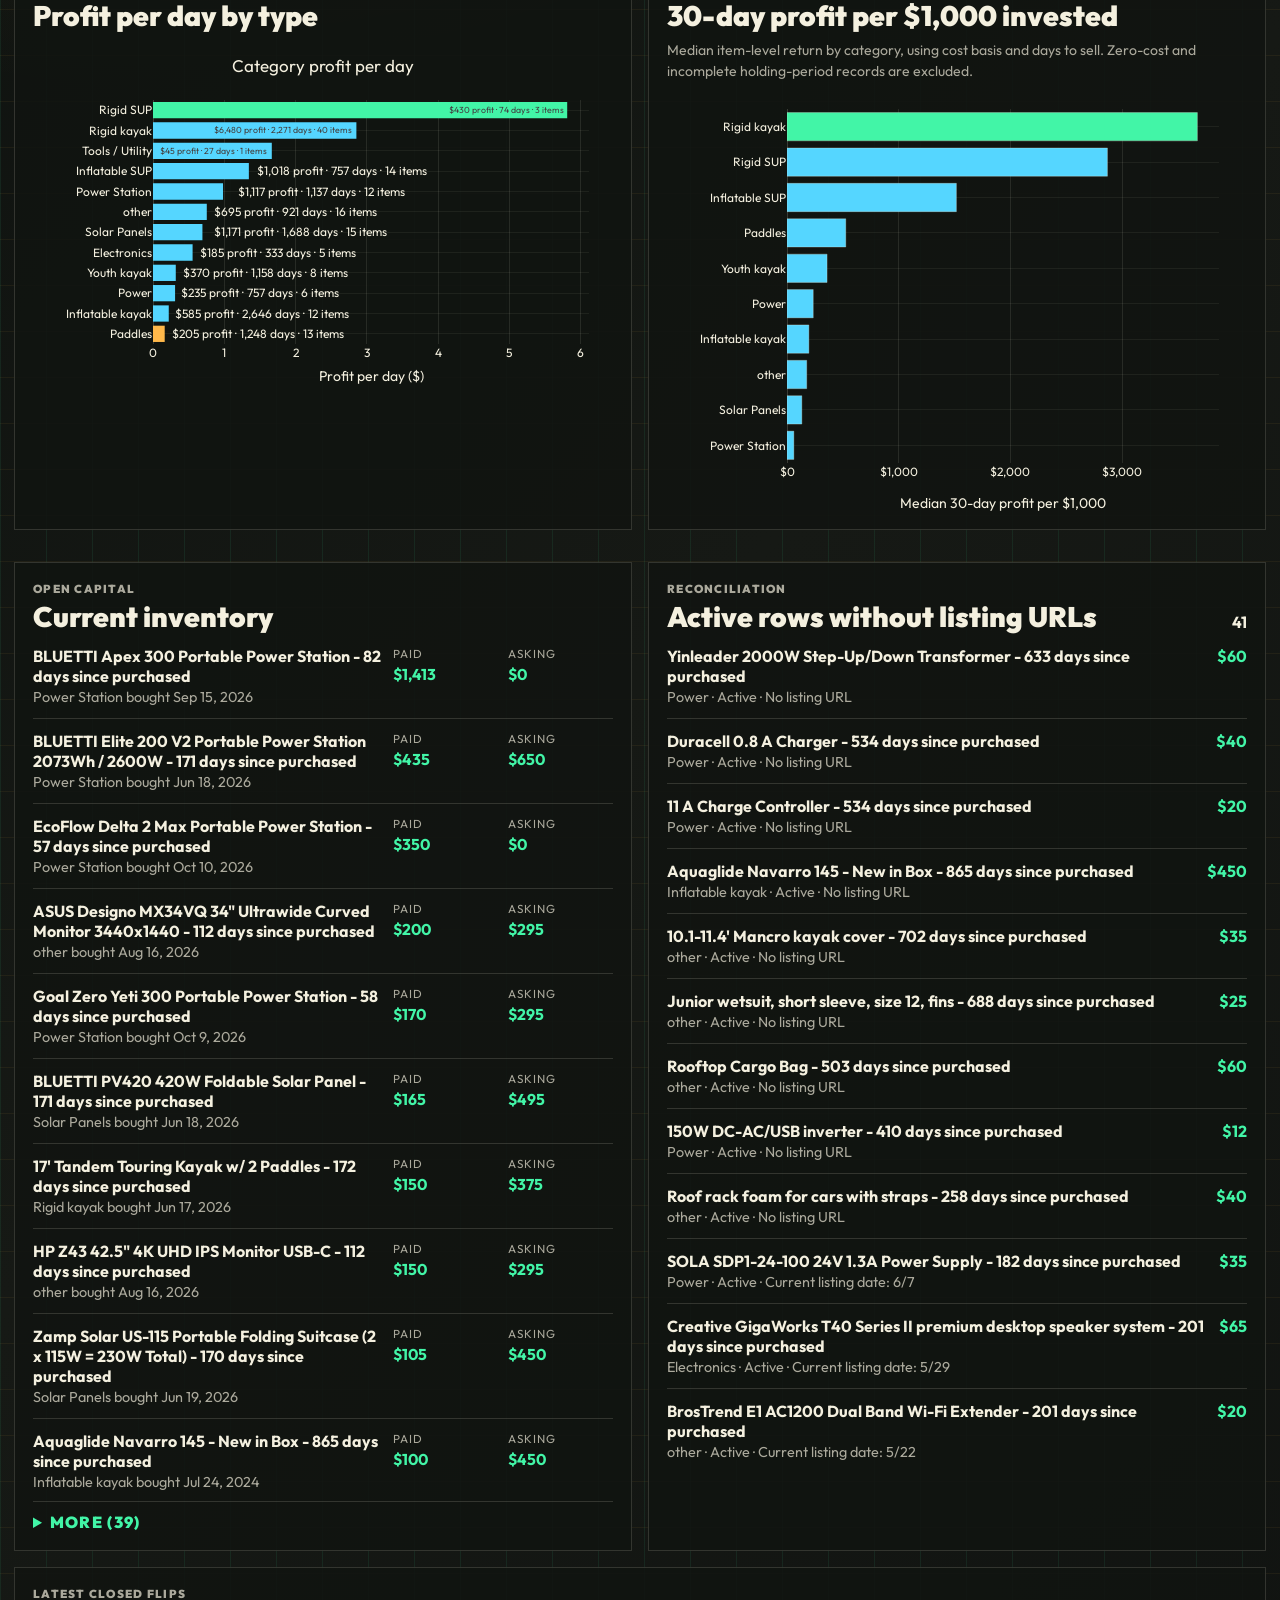
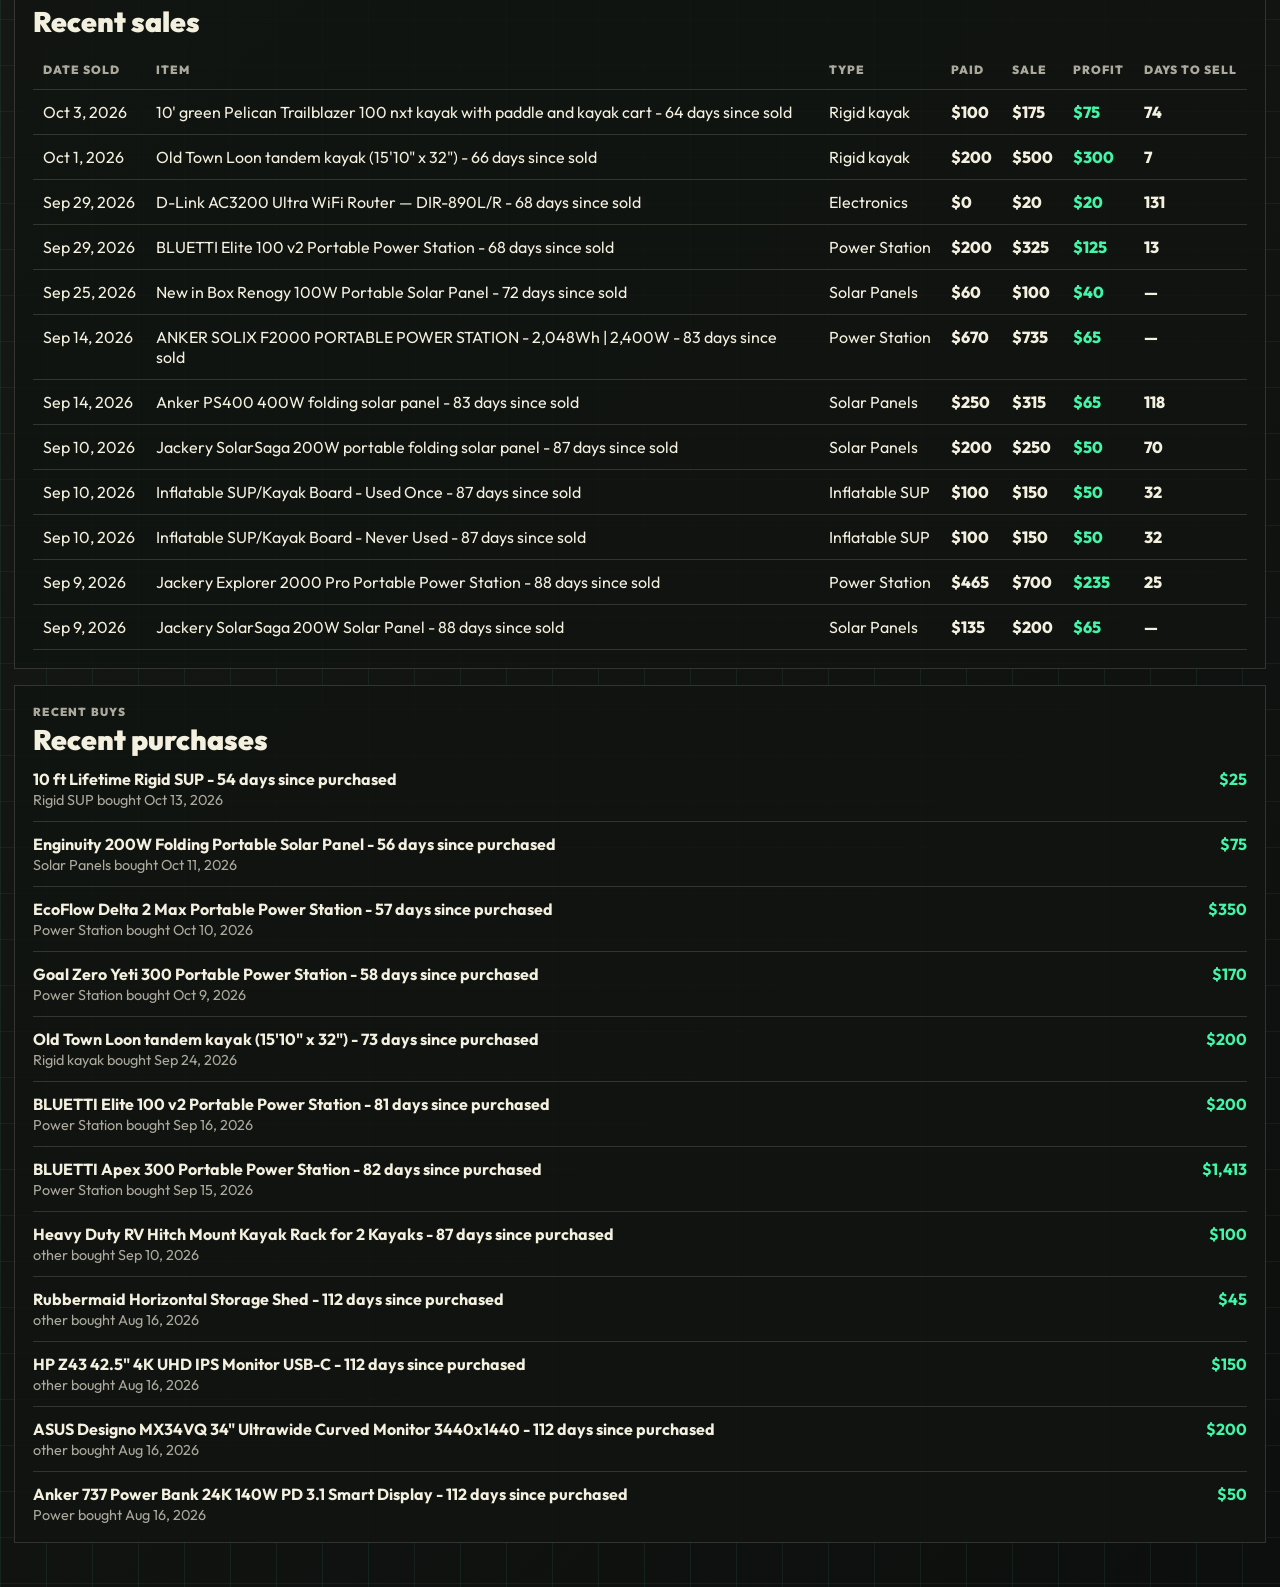
==== commit f0554cdd: "Add Adjusted Profit, Adj. Profit / Hour (moved to primary grid), and 30-Day Adjusted Return KPI card" ====
--- a/Flipping Income Chart/index.html
+++ b/Flipping Income Chart/index.html
@@ -36,9 +36,12 @@
 
         <section class="kpi-grid" aria-label="Income summary">
             <article class="kpi kpi-primary" title="Gross profit on closed flips. Revenue minus cost basis and sale-side costs."><span>Gross Profit</span><strong id="total-profit">$0</strong></article>
+            <article class="kpi kpi-primary" title="Gross profit minus the $5 per-sale estimated variable expenses. Before valuing owner time."><span>Adjusted Profit</span><strong id="adjusted-profit">$0</strong></article>
+            <article class="kpi kpi-primary" title="Adjusted profit divided by estimated buy + sell + photo hours from the Time Estimates table in the sheet. Free items count sell + photo time only (no buy trip)."><span>Adj. Profit / Hour</span><strong id="profit-per-hour">$0.00</strong></article>
             <article class="kpi kpi-primary" title="Gross margin as a share of revenue. Gross profit divided by sales revenue."><span>Gross Margin</span><strong id="gross-margin">0%</strong></article>
             <article class="kpi kpi-primary" title="Gross profit divided by paid cost basis for sold items. This is realized return on cost, not annualized."><span>Realized Return on Cost</span><strong id="realized-roi">0%</strong></article>
             <article class="kpi kpi-go" title="30-day realized gross profit divided by average inventory cost basis over the same 30 days. Unit: percent per month."><span>Monthly Profit / Inventory</span><strong id="monthly-profit-inventory">0%</strong></article>
+            <article class="kpi kpi-go" title="Trailing-30-day adjusted profit divided by average recorded inventory cost over the same 30 days, from the Summary sheet. A monthly rate, not APY."><span>30-Day Adjusted Return</span><strong id="thirty-day-adjusted-return">0%</strong></article>
             <article class="kpi kpi-primary" title="Total sales collected from sold items in the selected scope."><span>Sales Revenue</span><strong id="sales-revenue">$0</strong></article>
             <article class="kpi kpi-primary" title="Count of active inventory items still on hand in the sheet."><span>Active Inventory</span><strong id="inventory-count">0</strong></article>
             <article class="kpi kpi-primary" title="Cash currently tied up in active inventory cost basis."><span>Active Cost Basis</span><strong id="inventory-cost">$0</strong></article>
@@ -62,6 +65,7 @@
                     <article class="kpi kpi-amber" title="Average markup on sold items."><span>Avg Markup</span><strong id="avg-markup">0%</strong></article>
                     <article class="kpi kpi-primary" title="Simple linear annualization of completed paid flips at their observed holding-period pace. It assumes that pace repeats, does not compound, and is not comparable to portfolio APY."><span>Annualized Flip Pace (Not APY)</span><strong id="annualized-return">0%</strong></article>
                     <article class="kpi kpi-info" title="Gross profit divided by the number of days the item was held."><span>Profit per Day Held</span><strong id="profit-per-day">$0.00</strong></article>
+                    <article class="kpi kpi-cyan" title="Average estimated minutes to buy and sell one item, from the Time Estimates table in the sheet. Edit the estimates there and this card updates."><span>Avg Time / Sale</span><strong id="avg-time-per-sale">0 min</strong></article>
                     <article class="kpi kpi-slate" title="Average time active inventory has been on hand. Displays months when the average exceeds 60 days."><span>Inventory Age</span><strong id="days-in-inventory">0 days</strong></article>
                     <article class="kpi kpi-danger" title="Active inventory held for at least 365 days."><span>Inventory 1 Year+</span><strong id="inventory-one-year">0</strong></article>
                     <article class="kpi kpi-go" title="Cost basis rotations per period. Roughly how many times inventory turns over in a year."><span>Inventory Turnover</span><strong id="inventory-turnover">0x</strong></article>
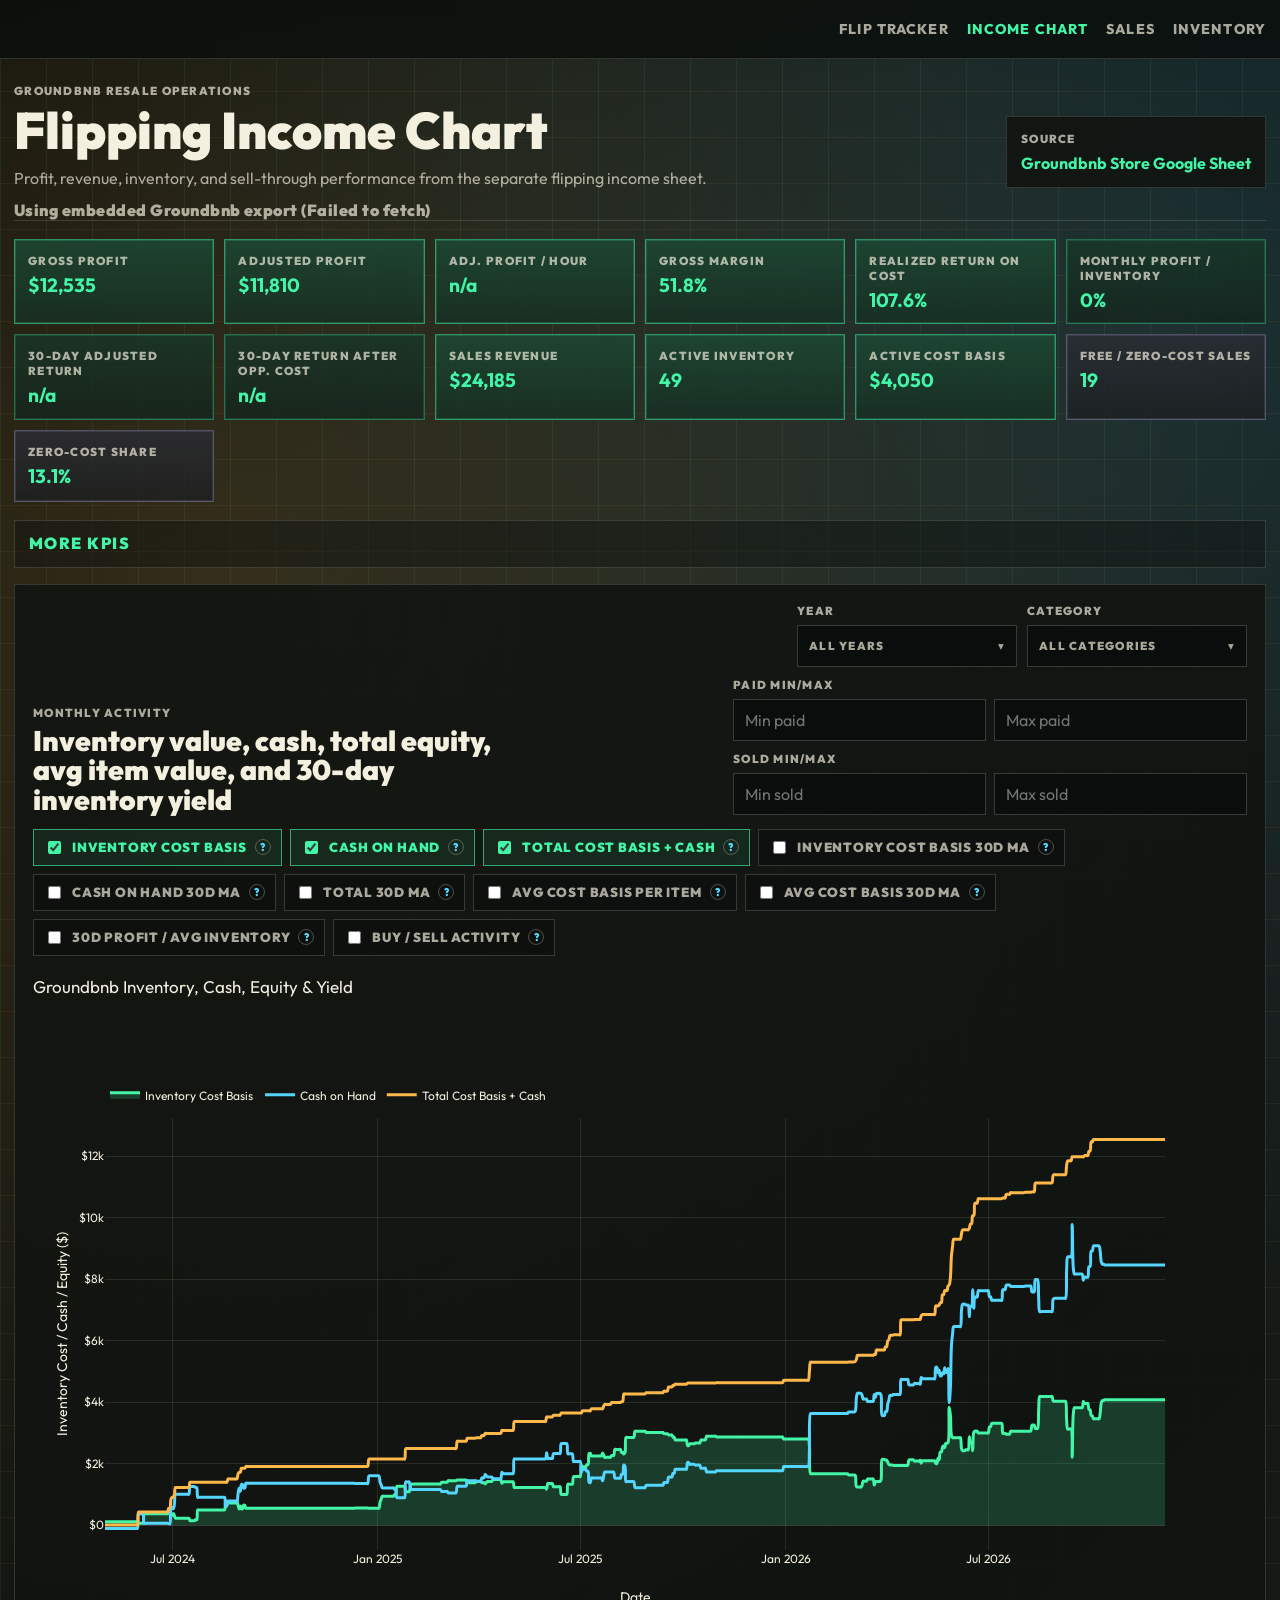
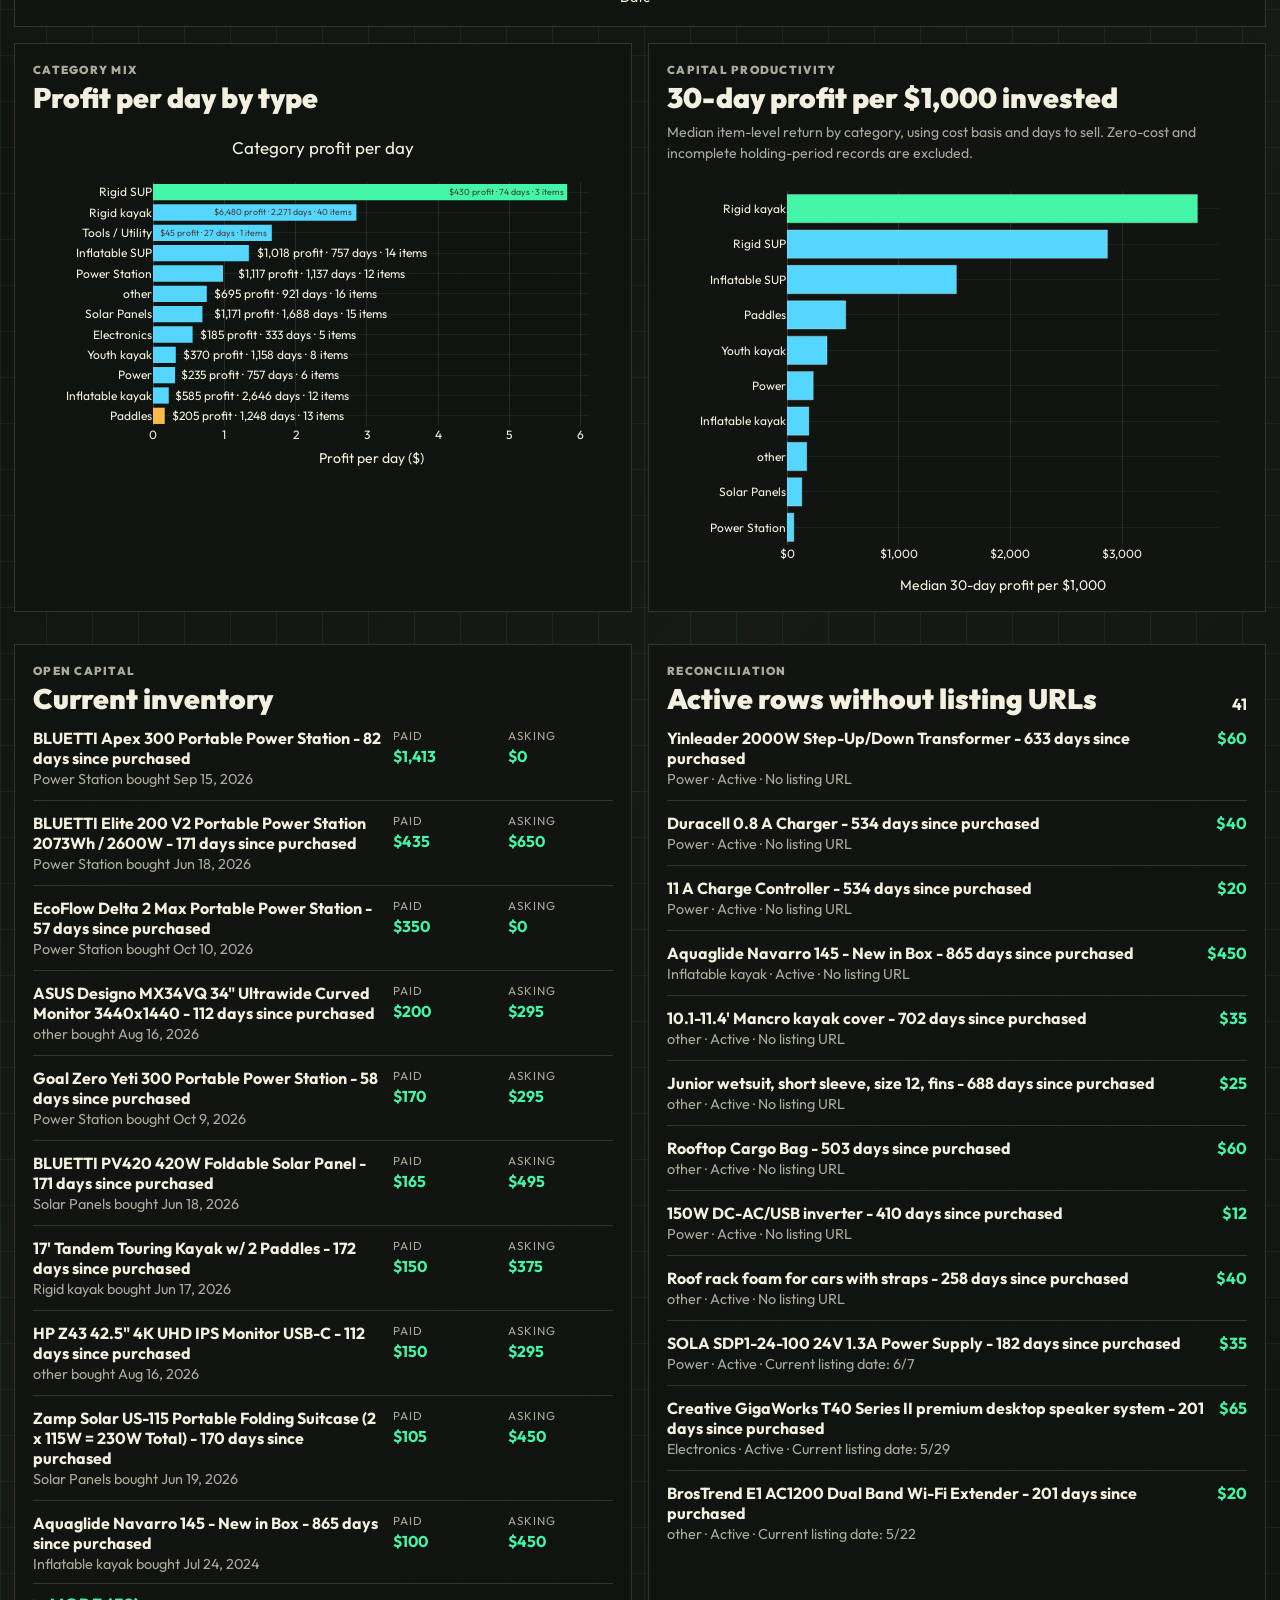
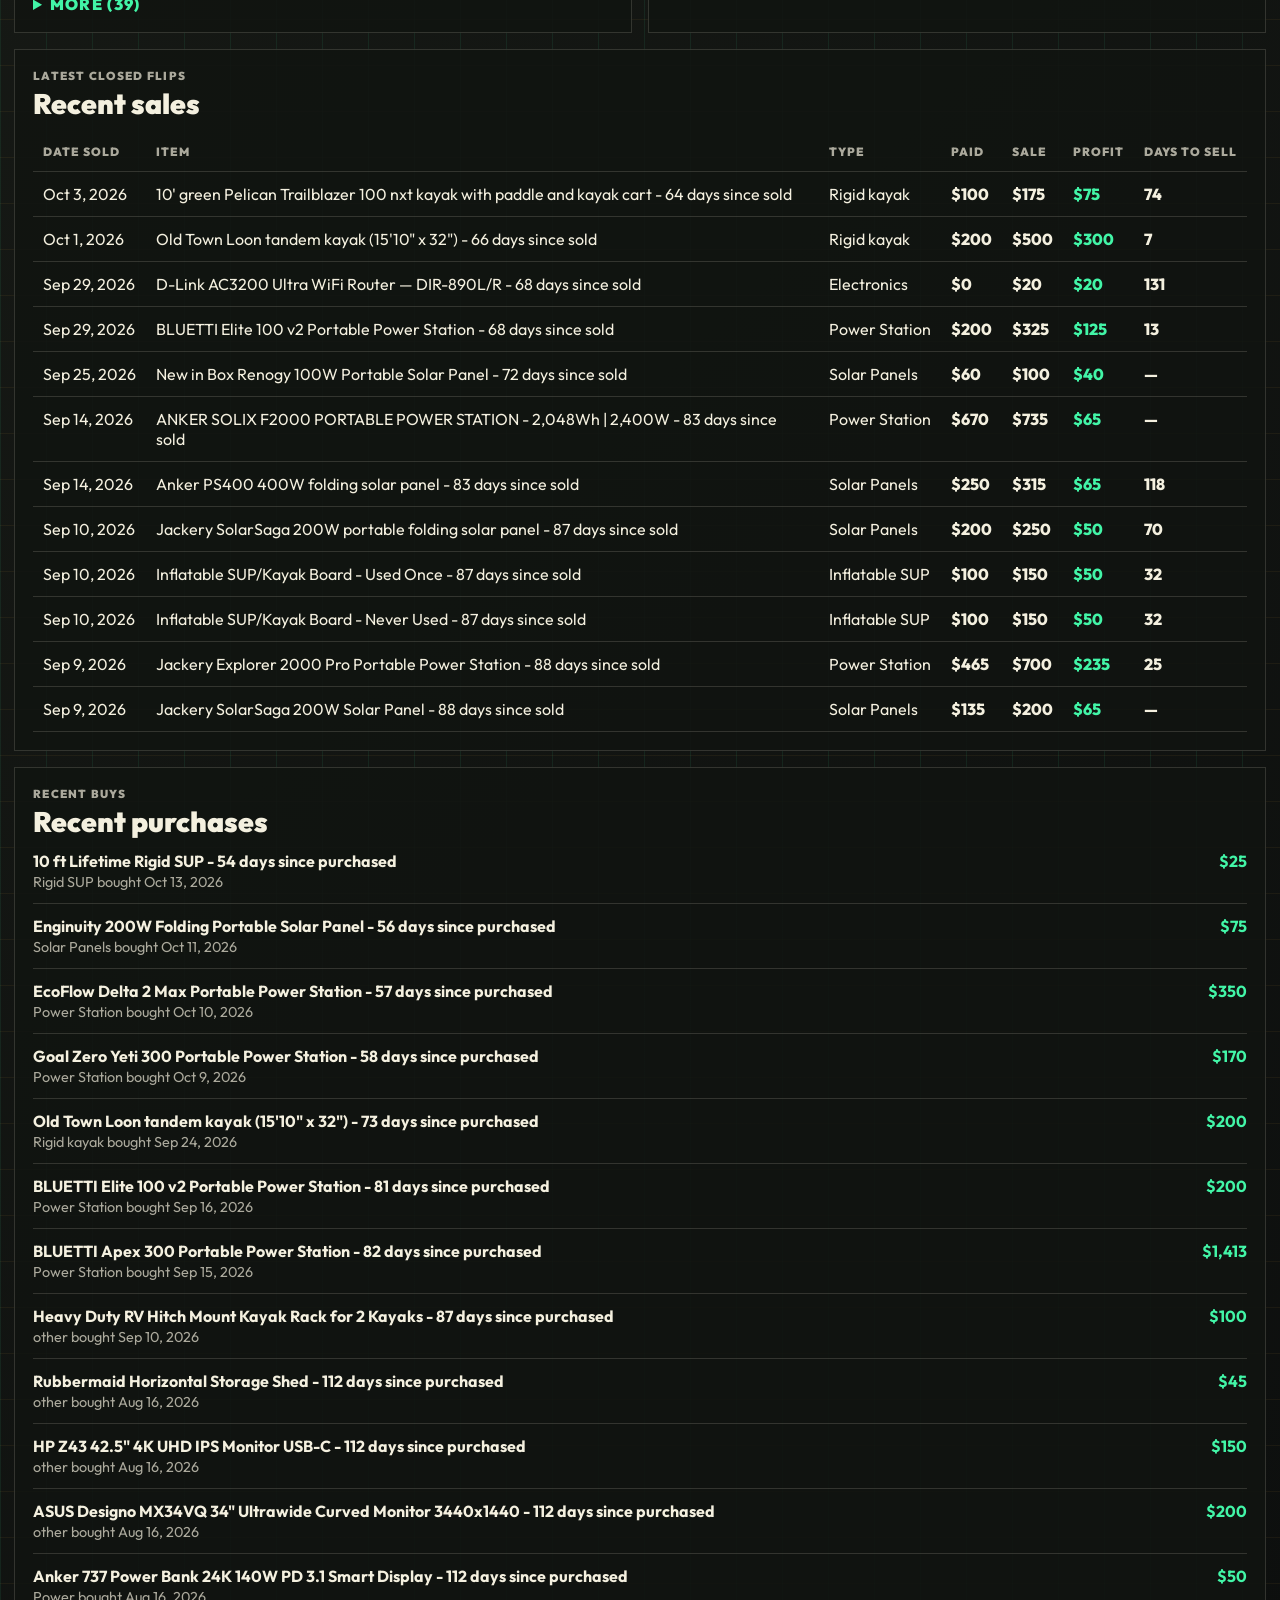
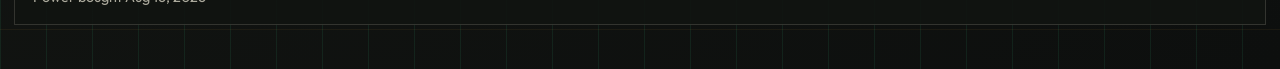
==== commit 8f65afd4: "Add 30-Day Return After Opportunity Cost KPI card (Summary metric: adjusted return minus 3.5% risk-f" ====
--- a/Flipping Income Chart/index.html
+++ b/Flipping Income Chart/index.html
@@ -42,6 +42,7 @@
             <article class="kpi kpi-primary" title="Gross profit divided by paid cost basis for sold items. This is realized return on cost, not annualized."><span>Realized Return on Cost</span><strong id="realized-roi">0%</strong></article>
             <article class="kpi kpi-go" title="30-day realized gross profit divided by average inventory cost basis over the same 30 days. Unit: percent per month."><span>Monthly Profit / Inventory</span><strong id="monthly-profit-inventory">0%</strong></article>
             <article class="kpi kpi-go" title="Trailing-30-day adjusted profit divided by average recorded inventory cost over the same 30 days, from the Summary sheet. A monthly rate, not APY."><span>30-Day Adjusted Return</span><strong id="thirty-day-adjusted-return">0%</strong></article>
+            <article class="kpi kpi-go" title="Same as 30-Day Adjusted Return, minus the risk-free interest the average inventory balance would have earned in a money market account (fixed 3.5% annual rate, a parameter on the Summary tab)."><span>30-Day Return After Opp. Cost</span><strong id="thirty-day-adjusted-return-oc">0%</strong></article>
             <article class="kpi kpi-primary" title="Total sales collected from sold items in the selected scope."><span>Sales Revenue</span><strong id="sales-revenue">$0</strong></article>
             <article class="kpi kpi-primary" title="Count of active inventory items still on hand in the sheet."><span>Active Inventory</span><strong id="inventory-count">0</strong></article>
             <article class="kpi kpi-primary" title="Cash currently tied up in active inventory cost basis."><span>Active Cost Basis</span><strong id="inventory-cost">$0</strong></article>
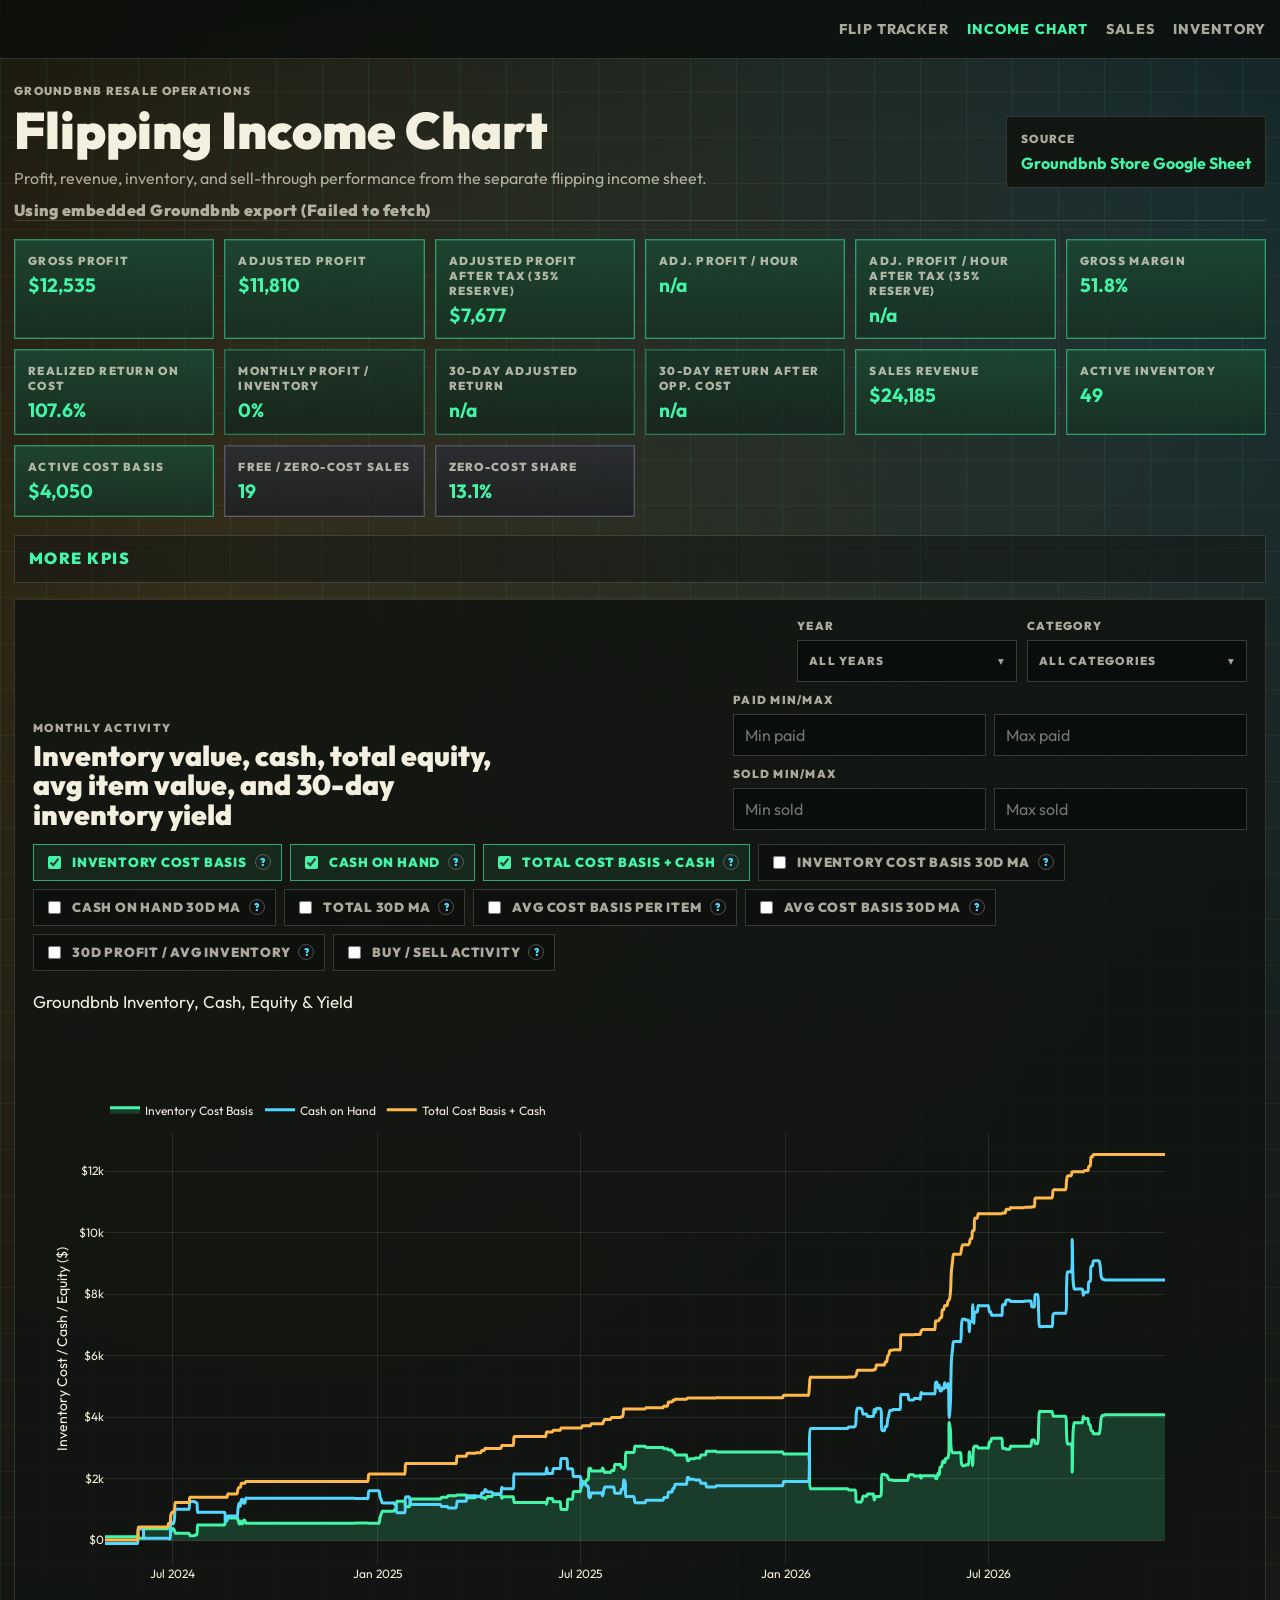
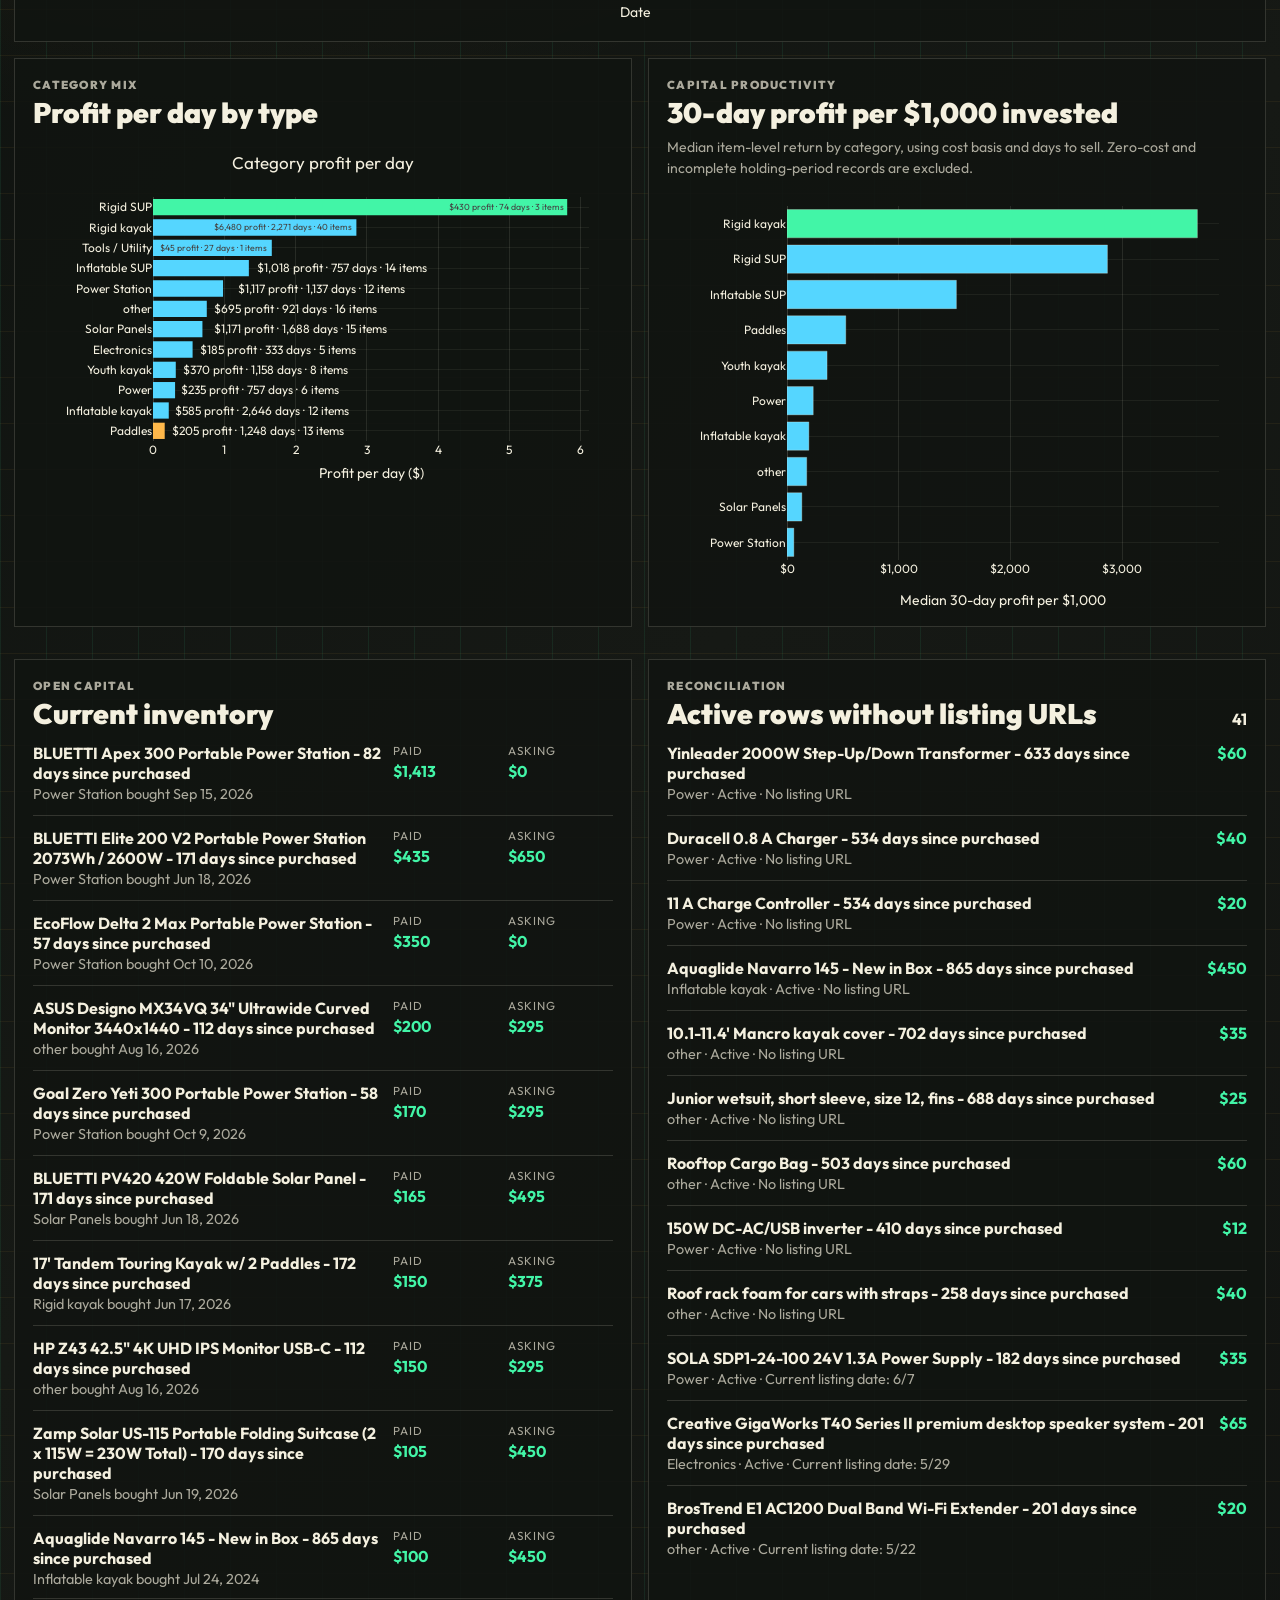
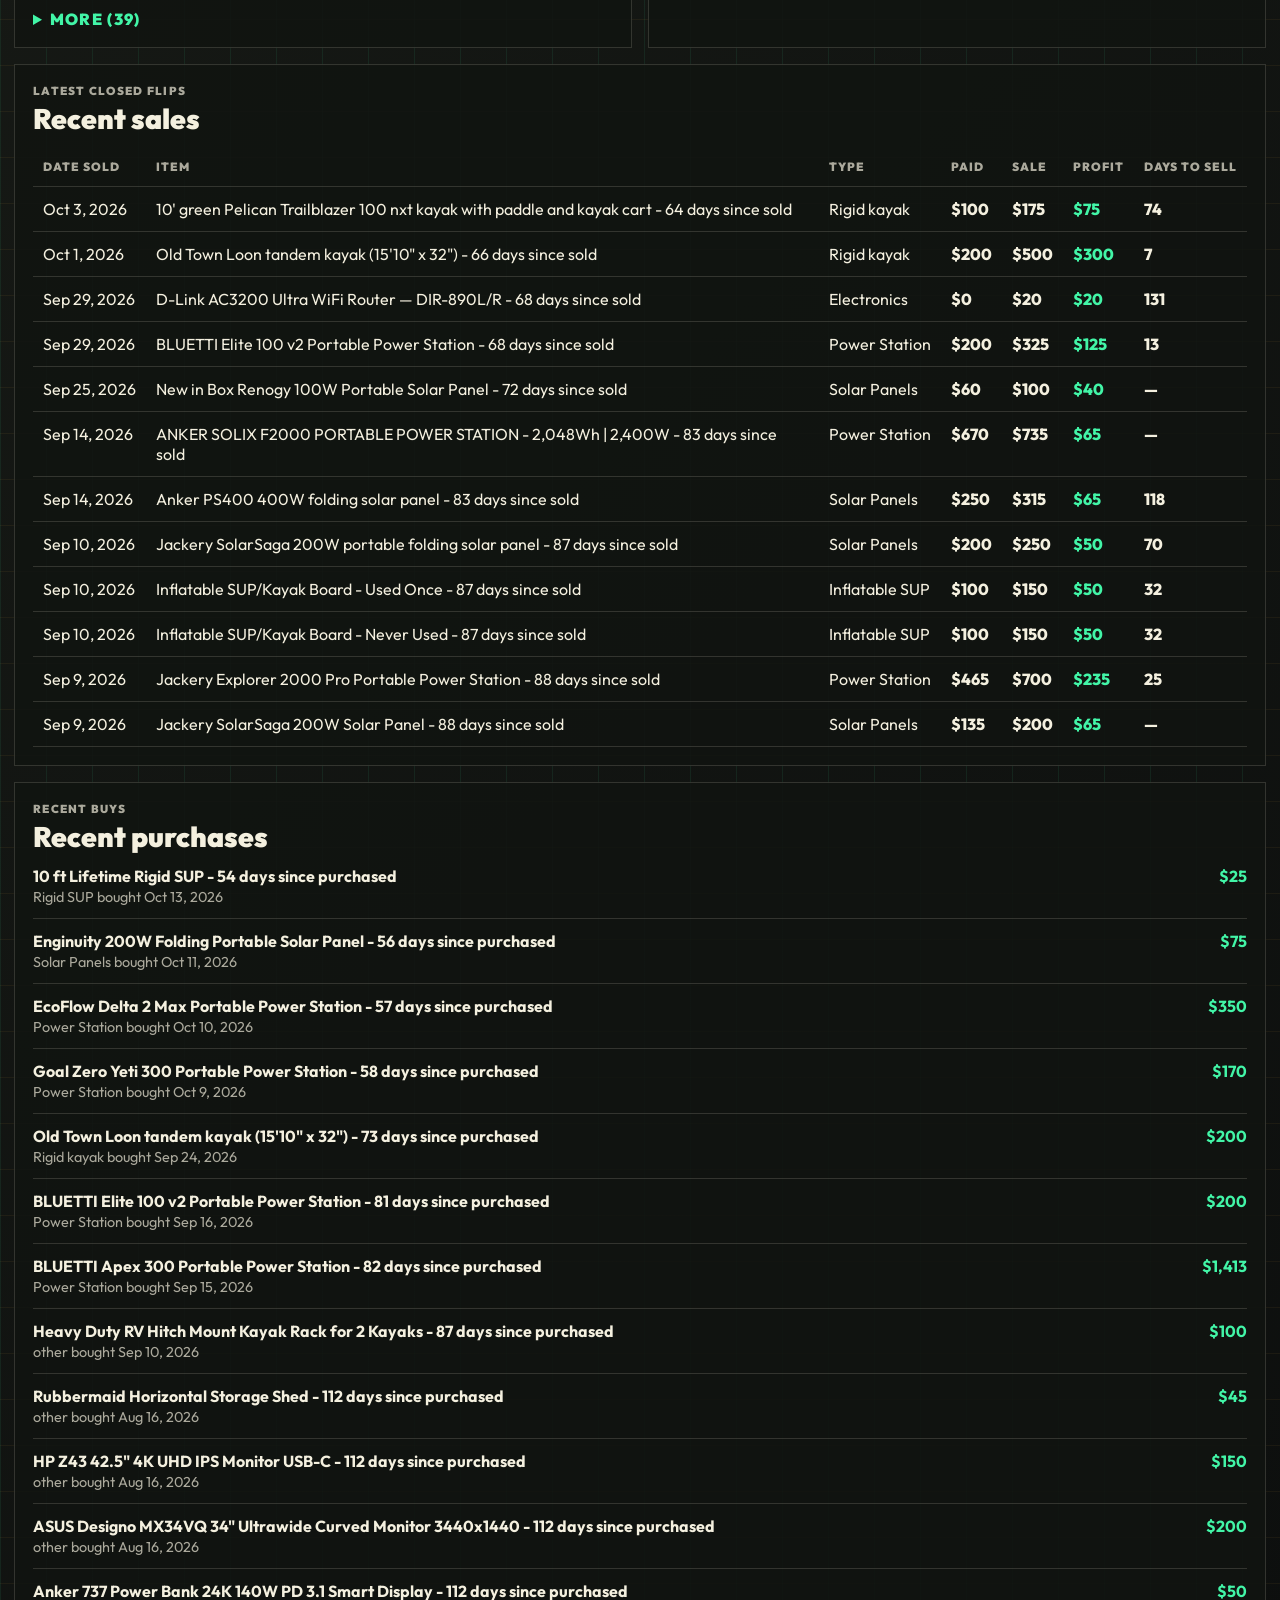
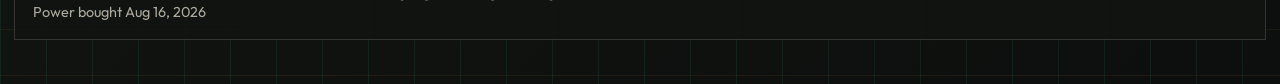
==== commit 0754aa71: "Add after-tax KPI cards: Adj. Profit After Tax + Adj. Profit / Hour After Tax (live Tax Reserve Rate" ====
--- a/Flipping Income Chart/index.html
+++ b/Flipping Income Chart/index.html
@@ -37,7 +37,9 @@
         <section class="kpi-grid" aria-label="Income summary">
             <article class="kpi kpi-primary" title="Gross profit on closed flips. Revenue minus cost basis and sale-side costs."><span>Gross Profit</span><strong id="total-profit">$0</strong></article>
             <article class="kpi kpi-primary" title="Gross profit minus the $5 per-sale estimated variable expenses. Before valuing owner time."><span>Adjusted Profit</span><strong id="adjusted-profit">$0</strong></article>
+            <article class="kpi kpi-primary" title="Adjusted profit after the tax reserve rate set on the Summary tab of the sheet (default 35%: self-employment tax + federal + NC applied to net profit only). Before-tax figure stays on the Adjusted Profit card."><span id="adjusted-profit-after-tax-label">Adjusted Profit After Tax</span><strong id="adjusted-profit-after-tax">$0</strong></article>
             <article class="kpi kpi-primary" title="Adjusted profit divided by estimated buy + sell + photo hours from the Time Estimates table in the sheet. Free items count sell + photo time only (no buy trip)."><span>Adj. Profit / Hour</span><strong id="profit-per-hour">$0.00</strong></article>
+            <article class="kpi kpi-primary" title="Adj. Profit / Hour after the tax reserve (live rate from the sheet, default 35%). This is the after-tax hourly rate to plan around."><span id="profit-per-hour-after-tax-label">Adj. Profit / Hour After Tax</span><strong id="profit-per-hour-after-tax">$0.00</strong></article>
             <article class="kpi kpi-primary" title="Gross margin as a share of revenue. Gross profit divided by sales revenue."><span>Gross Margin</span><strong id="gross-margin">0%</strong></article>
             <article class="kpi kpi-primary" title="Gross profit divided by paid cost basis for sold items. This is realized return on cost, not annualized."><span>Realized Return on Cost</span><strong id="realized-roi">0%</strong></article>
             <article class="kpi kpi-go" title="30-day realized gross profit divided by average inventory cost basis over the same 30 days. Unit: percent per month."><span>Monthly Profit / Inventory</span><strong id="monthly-profit-inventory">0%</strong></article>
